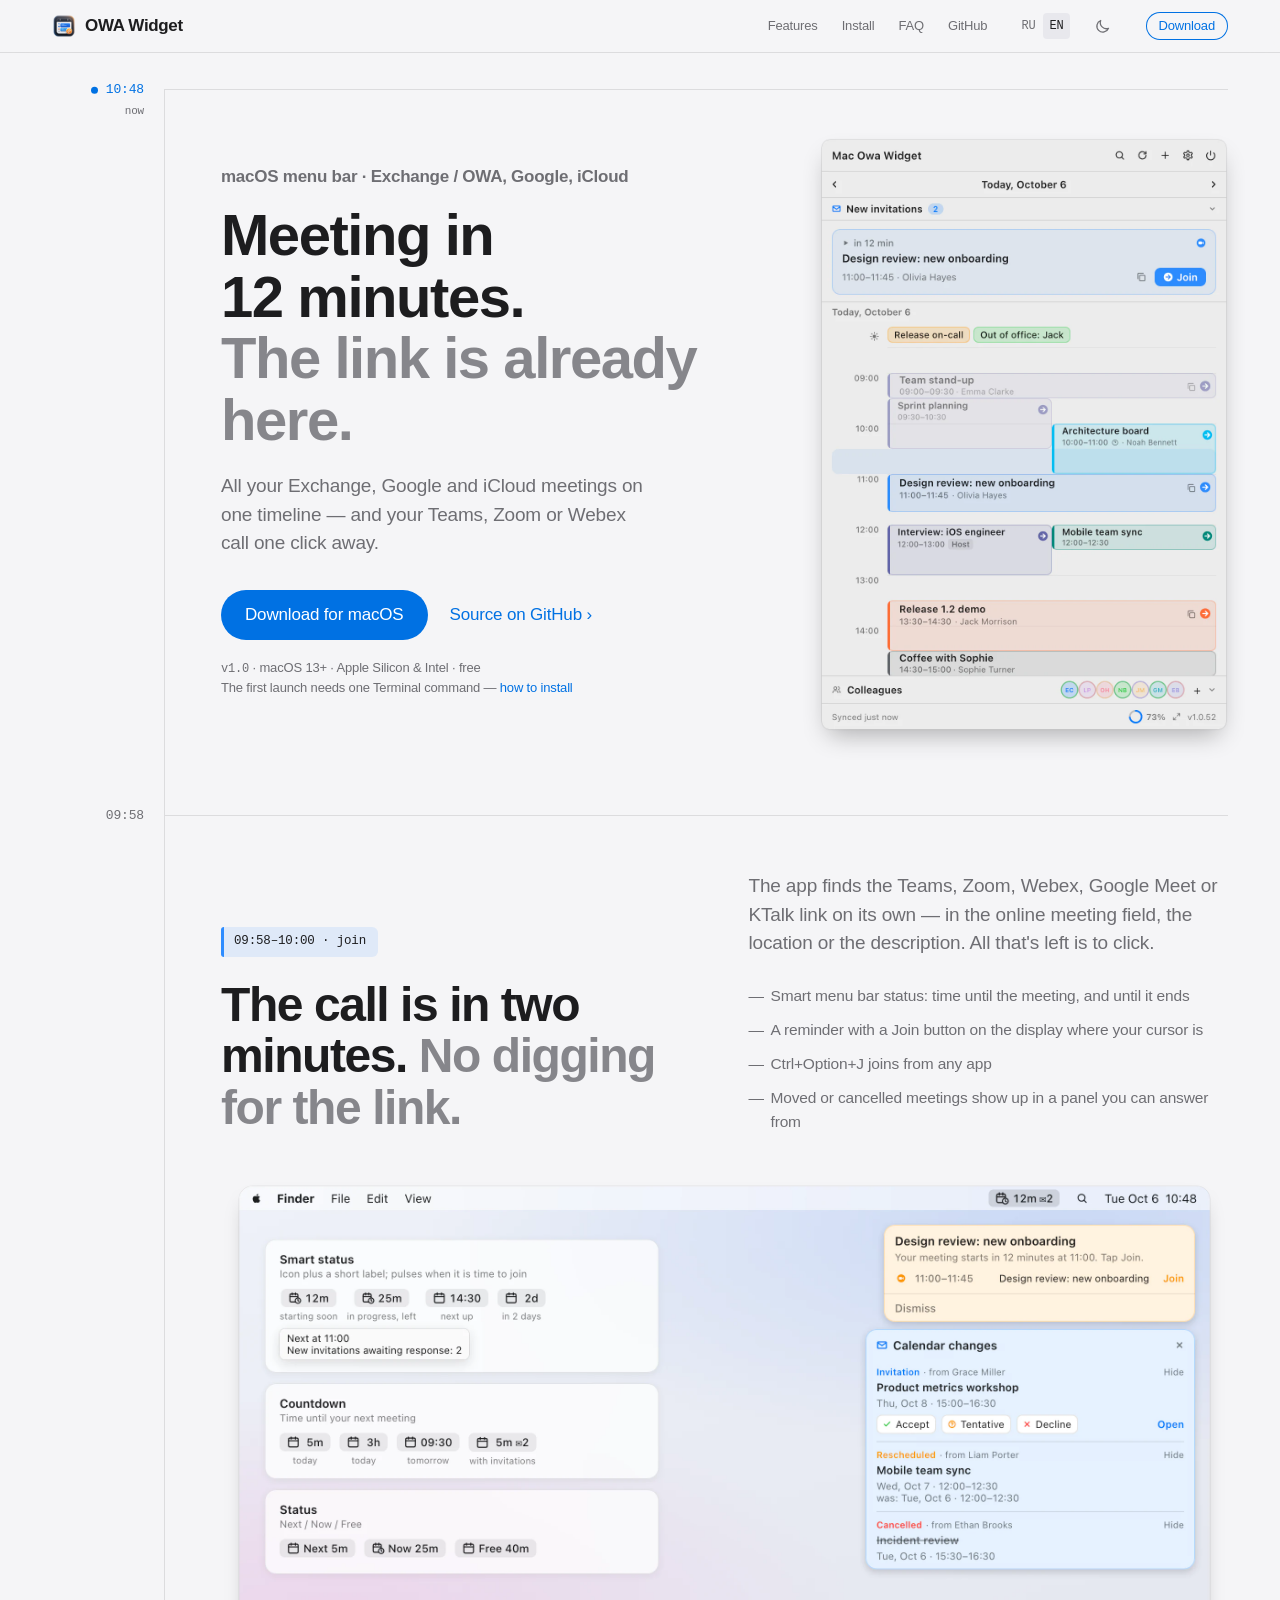
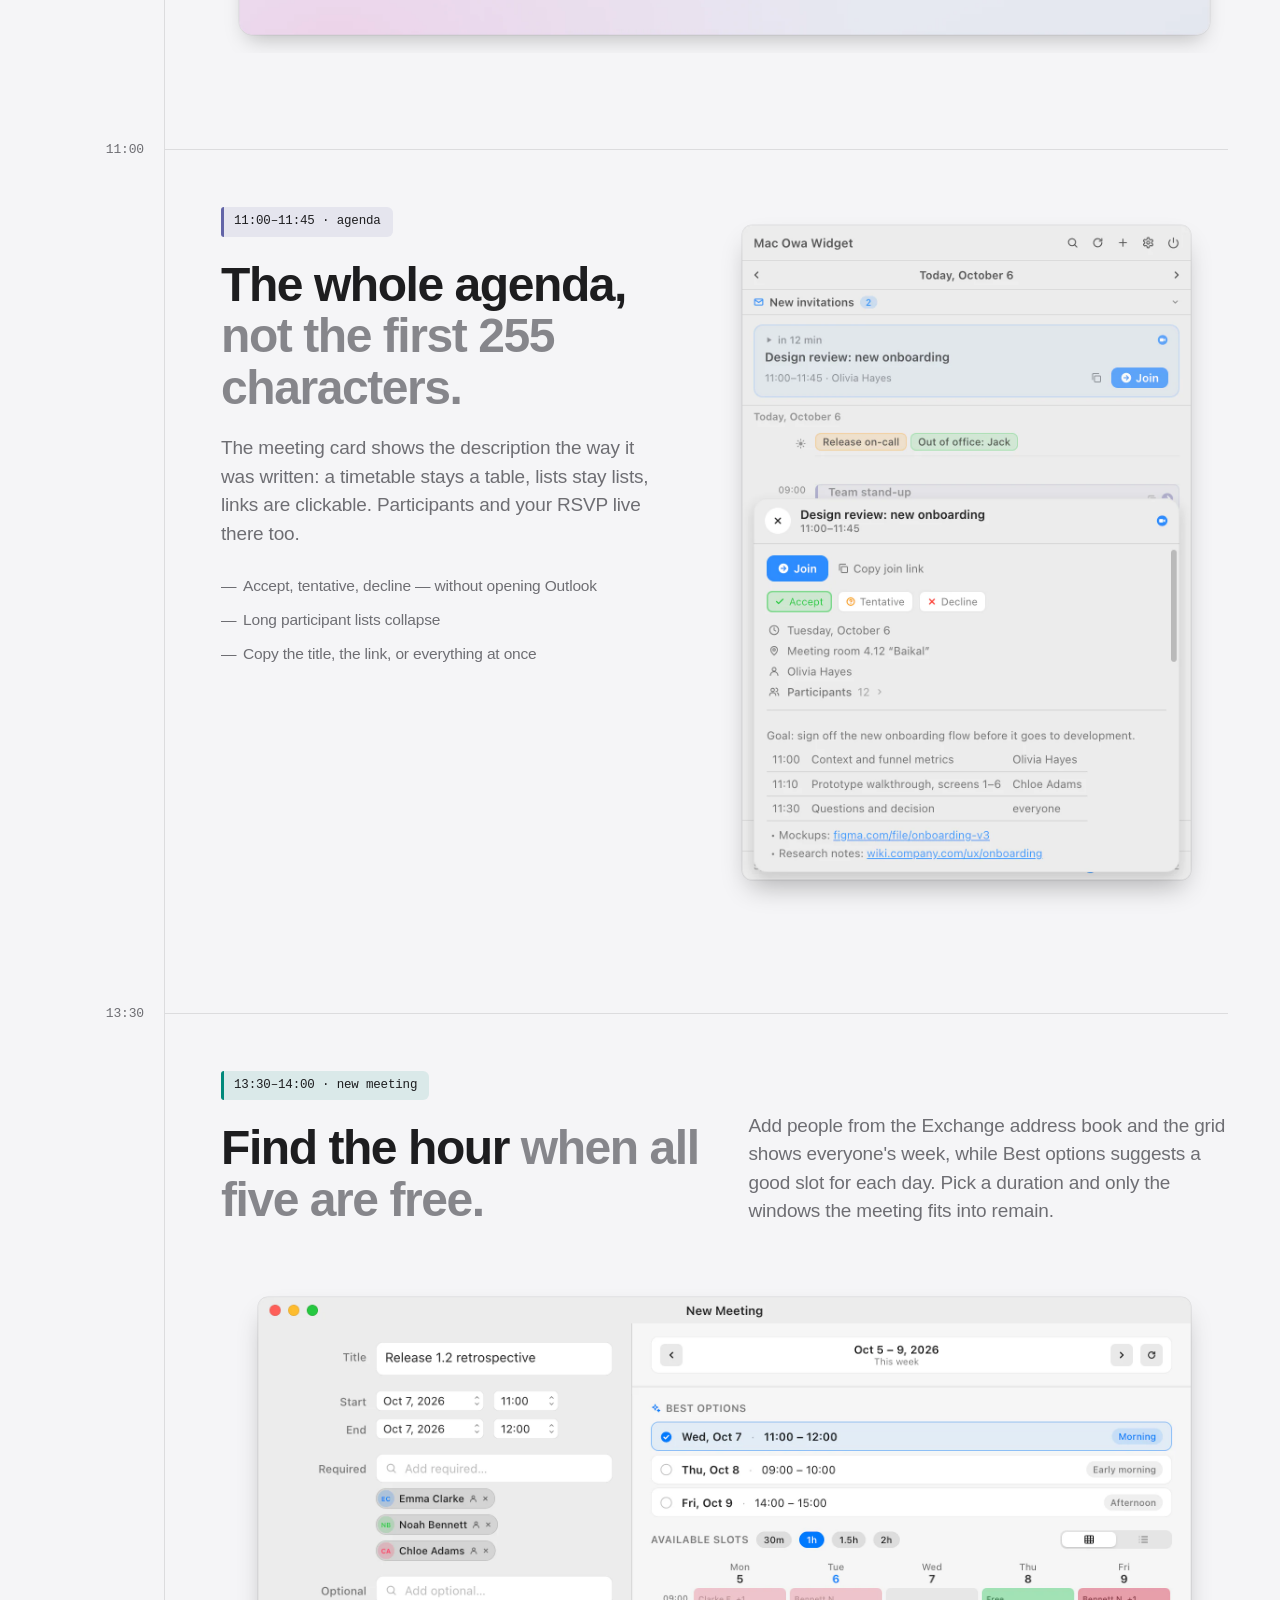
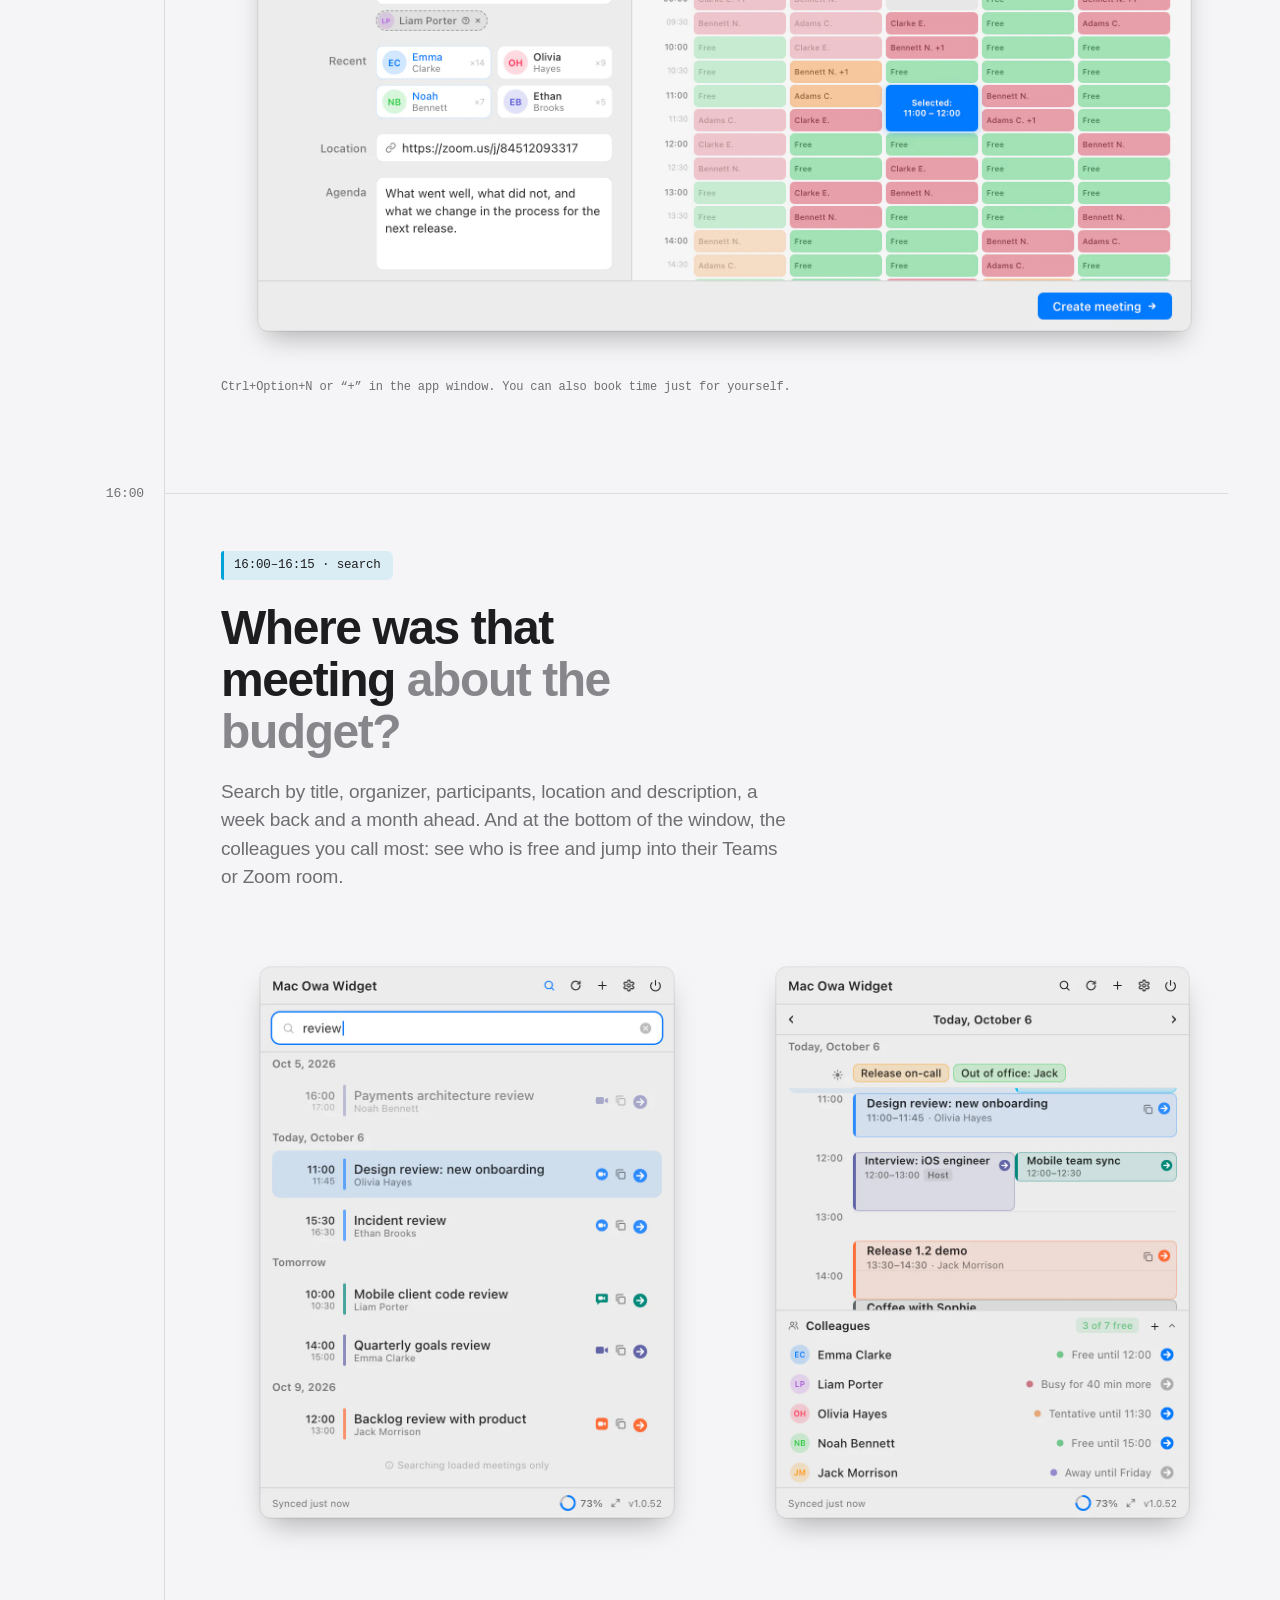
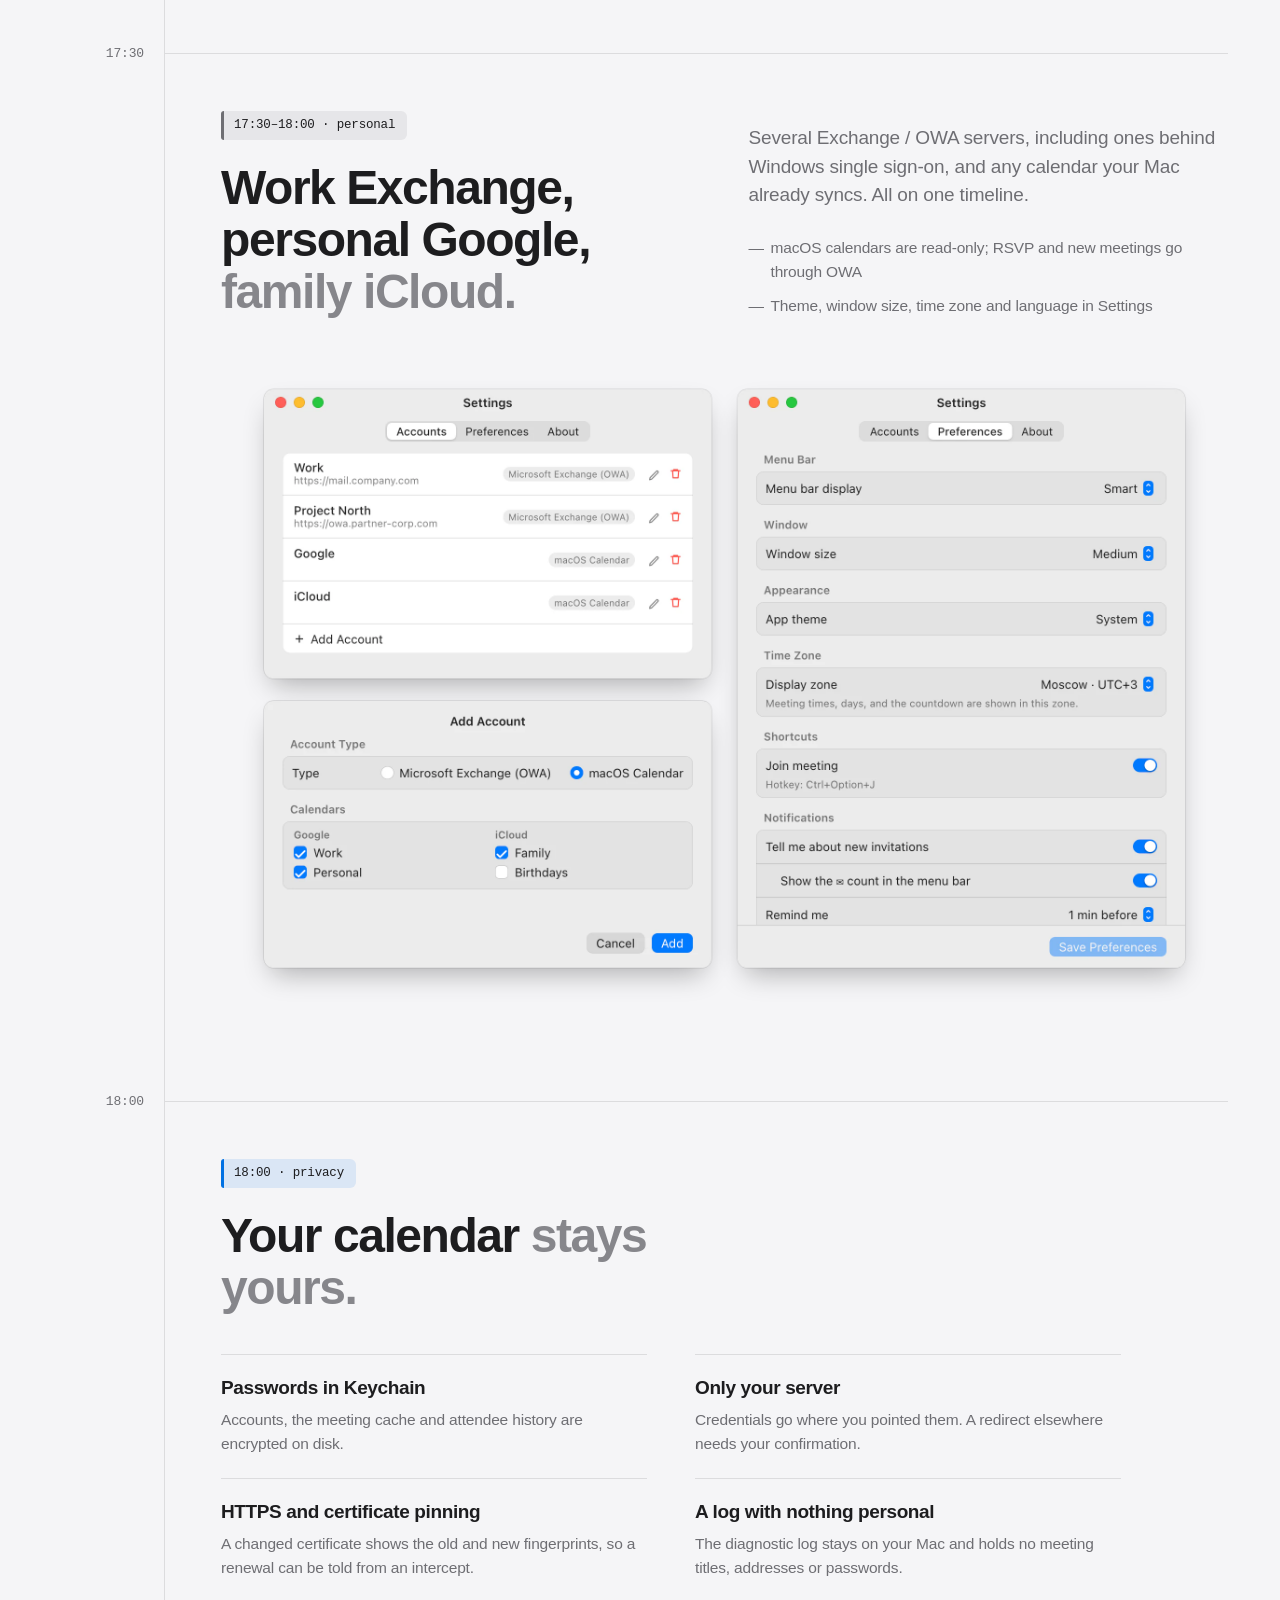
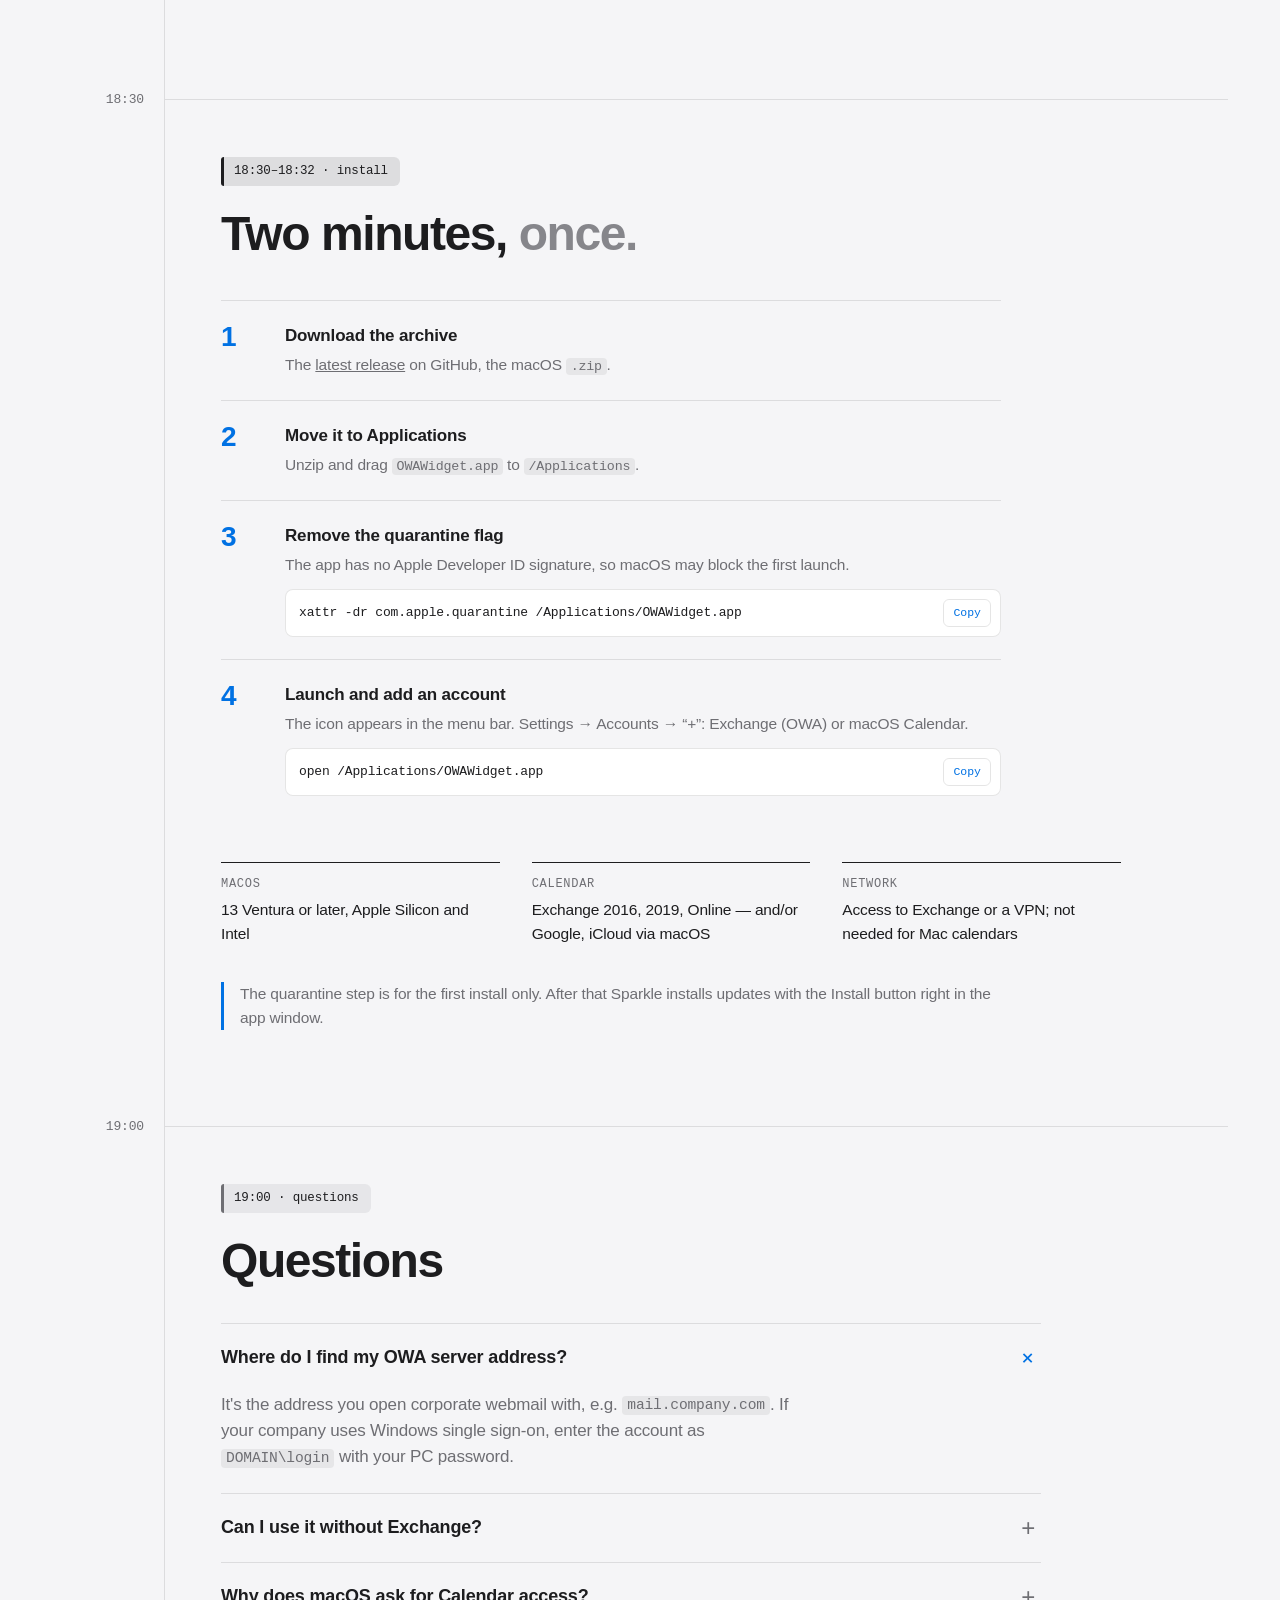
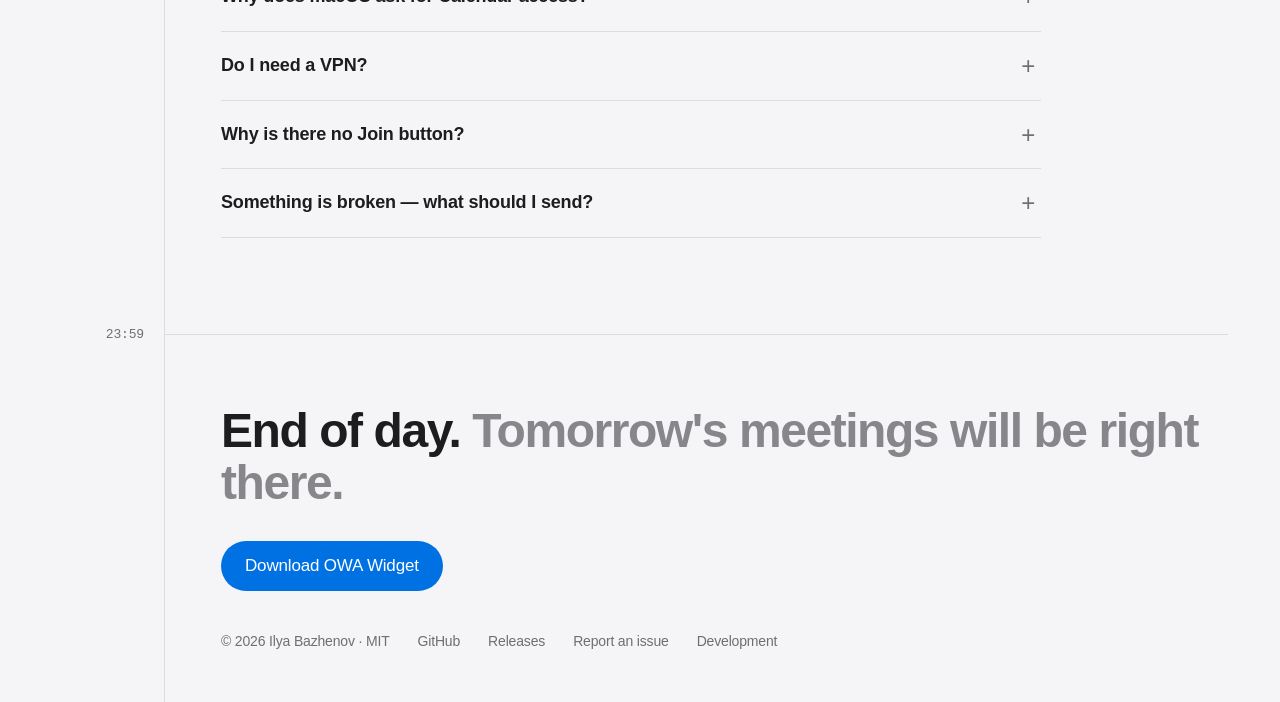
==== docs/index.html @ 1cc879aa "docs(site): SEO лендинга — отдельные страницы / и /ru/, разметка, WebP - Английская версия на /, рус" ====
<!DOCTYPE html>
<html lang="en">
<head>
<meta charset="UTF-8">
<meta name="viewport" content="width=device-width, initial-scale=1.0">
<title>OWA Widget — Exchange &amp; Outlook calendar in the macOS menu bar</title>
<meta name="description" content="A macOS menu bar app: meetings from Microsoft Exchange / OWA, Google and iCloud, and one-click join for Teams, Zoom, Webex and Google Meet.">
<link rel="canonical" href="https://ilyabazhenov.github.io/mac-owa-widget/">
<link rel="alternate" hreflang="en" href="https://ilyabazhenov.github.io/mac-owa-widget/">
<link rel="alternate" hreflang="ru" href="https://ilyabazhenov.github.io/mac-owa-widget/ru/">
<link rel="alternate" hreflang="x-default" href="https://ilyabazhenov.github.io/mac-owa-widget/">
<link rel="icon" href="images/app-icon-64.png" sizes="64x64">
<link rel="apple-touch-icon" href="images/app-icon.png">
<meta name="theme-color" content="#f5f5f7" media="(prefers-color-scheme: light)">
<meta name="theme-color" content="#000000" media="(prefers-color-scheme: dark)">
<link rel="stylesheet" href="site.css">
<script>
  // First visit from a Russian-language browser goes to /ru/; an explicit RU/EN choice wins.
  try {
    var l = localStorage.getItem('owa-lang');
    if (l === 'ru' || (!l && /^ru\b/i.test(navigator.language || ''))) location.replace('ru/' + location.hash);
  } catch (e) {}
  try { var t = localStorage.getItem('owa-theme'); if (t === 'light' || t === 'dark') document.documentElement.dataset.theme = t; } catch (e) {}
</script>

<meta property="og:title" content="OWA Widget — Exchange &amp; Outlook calendar in the macOS menu bar">
<meta property="og:description" content="Microsoft Exchange / OWA, Google and iCloud meetings in the macOS menu bar, and one-click join for your call.">
<meta property="og:url" content="https://ilyabazhenov.github.io/mac-owa-widget/">
<meta property="og:locale" content="en_US">
<meta property="og:locale:alternate" content="ru_RU">
<meta property="og:image" content="https://ilyabazhenov.github.io/mac-owa-widget/images/hero-light-en.png">
<meta property="og:image:width" content="2560">
<meta property="og:image:height" content="1280">
<meta property="og:image:alt" content="OWA Widget. Meeting in 12 minutes. The link is already here.">
<meta property="og:type" content="website">
<meta property="og:site_name" content="OWA Widget">
<meta name="twitter:card" content="summary_large_image">

<script type="application/ld+json">
{
  "@context": "https://schema.org",
  "@graph": [
    {
      "@type": "SoftwareApplication",
      "@id": "https://ilyabazhenov.github.io/mac-owa-widget/#app",
      "name": "OWA Widget",
      "description": "A macOS menu bar app: meetings from Microsoft Exchange / OWA, Google and iCloud, and one-click join for Teams, Zoom, Webex and Google Meet.",
      "url": "https://ilyabazhenov.github.io/mac-owa-widget/",
      "inLanguage": "en",
      "operatingSystem": "macOS 13+",
      "applicationCategory": "BusinessApplication",
      "applicationSubCategory": "Calendar",
      "downloadUrl": "https://github.com/ilyabazhenov/mac-owa-widget/releases/latest",
      "image": "https://ilyabazhenov.github.io/mac-owa-widget/images/hero-light-en.png",
      "offers": {
        "@type": "Offer",
        "price": "0",
        "priceCurrency": "USD"
      },
      "license": "https://opensource.org/licenses/MIT",
      "author": {
        "@type": "Person",
        "name": "Ilya Bazhenov",
        "url": "https://github.com/ilyabazhenov"
      },
      "sameAs": [
        "https://github.com/ilyabazhenov/mac-owa-widget"
      ]
    },
    {
      "@type": "FAQPage",
      "inLanguage": "en",
      "mainEntity": [
        {
          "@type": "Question",
          "name": "Where do I find my OWA server address?",
          "acceptedAnswer": {
            "@type": "Answer",
            "text": "It's the address you open corporate webmail with, e.g. mail.company.com. If your company uses Windows single sign-on, enter the account as DOMAIN\\login with your PC password."
          }
        },
        {
          "@type": "Question",
          "name": "Can I use it without Exchange?",
          "acceptedAnswer": {
            "@type": "Answer",
            "text": "Yes. Add a “macOS Calendar” account and the widget shows the calendars your Mac syncs: Google, iCloud, local. They are read-only: RSVP, new meetings and Colleagues need Exchange / OWA."
          }
        },
        {
          "@type": "Question",
          "name": "Why does macOS ask for Calendar access?",
          "acceptedAnswer": {
            "@type": "Answer",
            "text": "Only to read Google, iCloud and local calendars. If you use Exchange / OWA alone, you can decline it."
          }
        },
        {
          "@type": "Question",
          "name": "Do I need a VPN?",
          "acceptedAnswer": {
            "@type": "Answer",
            "text": "If Exchange is only reachable from the corporate network, yes: the app needs the same server your browser sees. Google and iCloud calendars don't need it."
          }
        },
        {
          "@type": "Question",
          "name": "Why is there no Join button?",
          "acceptedAnswer": {
            "@type": "Answer",
            "text": "The button appears when the online meeting field, location or description contains a call link. Check that the organizer added one."
          }
        },
        {
          "@type": "Question",
          "name": "Something is broken — what should I send?",
          "acceptedAnswer": {
            "@type": "Answer",
            "text": "Right-click the menu bar icon → “Copy diagnostics” and attach it to a GitHub issue. The log contains no meeting titles, addresses or passwords."
          }
        }
      ]
    }
  ]
}
</script>
</head>
<body>

<header>
  <div class="page bar">
    <a class="brand" href="./"><img src="images/app-icon-64.png" width="24" height="24" alt="">OWA Widget</a>
    <nav class="menu">
      <a href="#join">Features</a>
      <a href="#install">Install</a>
      <a href="#faq">FAQ</a>
      <a href="https://github.com/ilyabazhenov/mac-owa-widget">GitHub</a>
    </nav>
    <nav class="lang" aria-label="Language">
      <a href="ru/" hreflang="ru" lang="ru" data-lang="ru">RU</a>
      <a href="./" hreflang="en" lang="en" data-lang="en" aria-current="page">EN</a>
    </nav>
    <button type="button" class="theme" id="theme" aria-label="Theme">
      <svg class="moon" viewBox="0 0 24 24" fill="none" stroke="currentColor" stroke-width="1.8" stroke-linecap="round" stroke-linejoin="round"><path d="M20.5 14.5A8.5 8.5 0 0 1 9.5 3.5a8.5 8.5 0 1 0 11 11Z"/></svg>
      <svg class="sun" viewBox="0 0 24 24" fill="none" stroke="currentColor" stroke-width="1.8" stroke-linecap="round"><circle cx="12" cy="12" r="4"/><path d="M12 2.5v2M12 19.5v2M2.5 12h2M19.5 12h2M5.3 5.3l1.4 1.4M17.3 17.3l1.4 1.4M5.3 18.7l1.4-1.4M17.3 6.7l1.4-1.4"/></svg>
    </button>
    <a class="btn btn-ink btn-small" href="https://github.com/ilyabazhenov/mac-owa-widget/releases/latest">Download</a>
  </div>
</header>

<main class="page">

  <!-- Now: the rail shows the time on the screenshot, so the headline and the popover tell one story -->
  <section class="slot hero">
    <div class="time"><span class="t">10:48</span><span class="now-tag">now</span></div>
    <div class="body">
      <div class="hero-grid">
        <div>
          <p class="kicker">macOS menu bar · Exchange / OWA, Google, iCloud</p>
          <h1>Meeting in<br>12&nbsp;minutes.<br><em>The link is already here.</em></h1>
          <p class="lead">All your Exchange, Google and iCloud meetings on one timeline — and your Teams, Zoom or Webex call one click away.</p>
          <div class="cta">
            <a class="btn btn-ink" href="https://github.com/ilyabazhenov/mac-owa-widget/releases/latest">Download for macOS</a>
            <a class="link" href="https://github.com/ilyabazhenov/mac-owa-widget">Source on GitHub ›</a>
          </div>
          <p class="fine"><span class="mono" id="version">v1.0</span> · macOS 13+ · Apple Silicon &amp; Intel · free<br>
            The first launch needs one Terminal command — <a href="#install">how to install</a></p></div>
        <figure class="shot">
          <img class="only-light" src="images/popover-light-en.webp" width="1120" height="1560" alt="OWA Widget window: the day timeline, next meeting, all-day events and colleagues">
          <img class="only-dark" src="images/popover-en.webp" width="1120" height="1560" alt="OWA Widget window: the day timeline, next meeting, all-day events and colleagues">
        </figure>
      </div>
    </div>
  </section>

  <!-- 09:58 Join -->
  <section class="slot" id="join" data-t="09:58">
    <div class="time"><span class="t">09:58</span></div>
    <div class="body">
      <div class="wide-head">
        <div>
          <span class="evt" style="--c:var(--zoom)">09:58–10:00 · join</span>
          <h2>The call is in two minutes. <em>No digging for the link.</em></h2>
        </div>
        <div>
          <p class="lead">The app finds the Teams, Zoom, Webex, Google Meet or KTalk link on its own — in the online meeting field, the location or the description. All that's left is to click.</p>
          <ul class="facts">
            <li>Smart menu bar status: time until the meeting, and until it ends</li>
            <li>A reminder with a Join button on the display where your cursor is</li>
            <li>Ctrl+Option+J joins from any app</li>
            <li>Moved or cancelled meetings show up in a panel you can answer from</li>
          </ul>
        </div>
      </div>
      <figure>
        <img class="only-light" src="images/menubar-light-en.webp" width="2200" height="1060" alt="Menu bar modes, a meeting reminder and the calendar changes panel" loading="lazy"><img class="only-dark" src="images/menubar-en.webp" width="2200" height="1060" alt="Menu bar modes, a meeting reminder and the calendar changes panel" loading="lazy">
      </figure>
    </div>
  </section>

  <!-- 11:00 Agenda -->
  <section class="slot" data-t="11:00">
    <div class="time"><span class="t">11:00</span></div>
    <div class="body split">
      <div>
        <span class="evt" style="--c:var(--teams)">11:00–11:45 · agenda</span>
        <h2>The whole agenda, <em>not the first 255 characters.</em></h2>
        <p class="lead">The meeting card shows the description the way it was written: a timetable stays a table, lists stay lists, links are clickable. Participants and your RSVP live there too.</p>
        <ul class="facts">
          <li>Accept, tentative, decline — without opening Outlook</li>
          <li>Long participant lists collapse</li>
          <li>Copy the title, the link, or everything at once</li>
        </ul>
      </div>
      <figure>
        <img class="only-light" src="images/details-light-en.webp" width="1120" height="1560" alt="Meeting card with RSVP buttons and the agenda" loading="lazy"><img class="only-dark" src="images/details-en.webp" width="1120" height="1560" alt="Meeting card with RSVP buttons and the agenda" loading="lazy">
      </figure>
    </div>
  </section>

  <!-- 13:30 Create -->
  <section class="slot" data-t="13:30">
    <div class="time"><span class="t">13:30</span></div>
    <div class="body">
      <div class="wide-head">
        <div>
          <span class="evt" style="--c:var(--meet)">13:30–14:00 · new meeting</span>
          <h2>Find the hour <em>when all five are free.</em></h2>
        </div>
        <p class="lead">Add people from the Exchange address book and the grid shows everyone's week, while Best options suggests a good slot for each day. Pick a duration and only the windows the meeting fits into remain.</p></div>
      <figure>
        <img class="only-light" src="images/create-meeting-light-en.webp" width="2160" height="1520" alt="New meeting window with the availability grid" loading="lazy"><img class="only-dark" src="images/create-meeting-en.webp" width="2160" height="1520" alt="New meeting window with the availability grid" loading="lazy">
        <figcaption>Ctrl+Option+N or “+” in the app window. You can also book time just for yourself.</figcaption>
      </figure>
    </div>
  </section>

  <!-- 16:00 Search & colleagues -->
  <section class="slot" data-t="16:00">
    <div class="time"><span class="t">16:00</span></div>
    <div class="body">
      <span class="evt" style="--c:var(--webex)">16:00–16:15 · search</span>
      <h2>Where was that meeting <em>about the budget?</em></h2>
      <p class="lead">Search by title, organizer, participants, location and description, a week back and a month ahead. And at the bottom of the window, the colleagues you call most: see who is free and jump into their Teams or Zoom room.</p>
      <div class="pair">
        <figure>
          <img class="only-light" src="images/search-light-en.webp" width="1000" height="1280" alt="Meeting search results" loading="lazy"><img class="only-dark" src="images/search-en.webp" width="1000" height="1280" alt="Meeting search results" loading="lazy">
        </figure>
        <figure>
          <img class="only-light" src="images/colleagues-light-en.webp" width="1000" height="1280" alt="Colleagues section with availability" loading="lazy"><img class="only-dark" src="images/colleagues-en.webp" width="1000" height="1280" alt="Colleagues section with availability" loading="lazy">
        </figure>
      </div>
    </div>
  </section>

  <!-- 17:30 Accounts -->
  <section class="slot" data-t="17:30">
    <div class="time"><span class="t">17:30</span></div>
    <div class="body">
      <div class="wide-head">
        <div>
          <span class="evt" style="--c:var(--gray)">17:30–18:00 · personal</span>
          <h2>Work Exchange, personal Google, <em>family iCloud.</em></h2>
        </div>
        <div>
          <p class="lead">Several Exchange / OWA servers, including ones behind Windows single sign-on, and any calendar your Mac already syncs. All on one timeline.</p>
          <ul class="facts">
            <li>macOS calendars are read-only; RSVP and new meetings go through OWA</li>
            <li>Theme, window size, time zone and language in Settings</li>
          </ul>
        </div>
      </div>
      <figure>
        <img class="only-light" src="images/settings-light-en.webp" width="2160" height="1400" alt="Accounts list, macOS calendar picker and preferences" loading="lazy"><img class="only-dark" src="images/settings-en.webp" width="2160" height="1400" alt="Accounts list, macOS calendar picker and preferences" loading="lazy">
      </figure>
    </div>
  </section>

  <!-- 18:00 Privacy -->
  <section class="slot" data-t="18:00">
    <div class="time"><span class="t">18:00</span></div>
    <div class="body">
      <span class="evt">18:00 · privacy</span>
      <h2>Your calendar <em>stays yours.</em></h2>
      <div class="grid4">
        <div><b>Passwords in Keychain</b>
          <p>Accounts, the meeting cache and attendee history are encrypted on disk.</p></div>
        <div><b>Only your server</b>
          <p>Credentials go where you pointed them. A redirect elsewhere needs your confirmation.</p></div>
        <div><b>HTTPS and certificate pinning</b>
          <p>A changed certificate shows the old and new fingerprints, so a renewal can be told from an intercept.</p></div>
        <div><b>A log with nothing personal</b>
          <p>The diagnostic log stays on your Mac and holds no meeting titles, addresses or passwords.</p></div>
      </div>
    </div>
  </section>

  <!-- 18:30 Install -->
  <section class="slot" id="install" data-t="18:30">
    <div class="time"><span class="t">18:30</span></div>
    <div class="body">
      <span class="evt" style="--c:var(--ink)">18:30–18:32 · install</span>
      <h2>Two minutes, <em>once.</em></h2>
      <ol class="steps">
        <li><div><b>Download the archive</b>
          <p>The <a href="https://github.com/ilyabazhenov/mac-owa-widget/releases/latest">latest release</a> on GitHub, the macOS <code>.zip</code>.</p></div></li>
        <li><div><b>Move it to Applications</b>
          <p>Unzip and drag <code>OWAWidget.app</code> to <code>/Applications</code>.</p></div></li>
        <li><div><b>Remove the quarantine flag</b>
          <p>The app has no Apple Developer ID signature, so macOS may block the first launch.</p>
          <div class="cmd"><code>xattr -dr com.apple.quarantine /Applications/OWAWidget.app</code><button type="button" data-copy>Copy</button></div></div></li>
        <li><div><b>Launch and add an account</b>
          <p>The icon appears in the menu bar. Settings → Accounts → “+”: Exchange (OWA) or macOS Calendar.</p>
          <div class="cmd"><code>open /Applications/OWAWidget.app</code><button type="button" data-copy>Copy</button></div></div></li>
      </ol>
      <dl class="req">
        <div><dt>macOS</dt><dd>13 Ventura or later, Apple Silicon and Intel</dd></div>
        <div><dt>Calendar</dt><dd>Exchange 2016, 2019, Online — and/or Google, iCloud via macOS</dd></div>
        <div><dt>Network</dt><dd>Access to Exchange or a VPN; not needed for Mac calendars</dd></div>
      </dl>
      <p class="aside">The quarantine step is for the first install only. After that Sparkle installs updates with the Install button right in the app window.</p></div>
  </section>

  <!-- 19:00 FAQ -->
  <section class="slot" id="faq" data-t="19:00">
    <div class="time"><span class="t">19:00</span></div>
    <div class="body">
      <span class="evt" style="--c:var(--ink-3)">19:00 · questions</span>
      <h2>Questions</h2>
      <div class="faq">
        <details open>
          <summary>Where do I find my OWA server address?</summary>
          <p>It's the address you open corporate webmail with, e.g. <code>mail.company.com</code>. If your company uses Windows single sign-on, enter the account as <code>DOMAIN\login</code> with your PC password.</p>
        </details>
        <details>
          <summary>Can I use it without Exchange?</summary>
          <p>Yes. Add a “macOS Calendar” account and the widget shows the calendars your Mac syncs: Google, iCloud, local. They are read-only: RSVP, new meetings and Colleagues need Exchange / OWA.</p>
        </details>
        <details>
          <summary>Why does macOS ask for Calendar access?</summary>
          <p>Only to read Google, iCloud and local calendars. If you use Exchange / OWA alone, you can decline it.</p>
        </details>
        <details>
          <summary>Do I need a VPN?</summary>
          <p>If Exchange is only reachable from the corporate network, yes: the app needs the same server your browser sees. Google and iCloud calendars don't need it.</p>
        </details>
        <details>
          <summary>Why is there no Join button?</summary>
          <p>The button appears when the online meeting field, location or description contains a call link. Check that the organizer added one.</p>
        </details>
        <details>
          <summary>Something is broken — what should I send?</summary>
          <p>Right-click the menu bar icon → “Copy diagnostics” and attach it to a <a href="https://github.com/ilyabazhenov/mac-owa-widget/issues">GitHub issue</a>. The log contains no meeting titles, addresses or passwords.</p>
        </details>
      </div>
    </div>
  </section>

  <!-- 23:59 -->
  <section class="slot end">
    <div class="time"><span class="t">23:59</span></div>
    <div class="body">
      <h2>End of day. <em>Tomorrow's meetings will be right there.</em></h2>
      <div class="cta">
        <a class="btn btn-ink" href="https://github.com/ilyabazhenov/mac-owa-widget/releases/latest">Download OWA Widget</a>
      </div>
      <div class="foot">
        <span>© 2026 Ilya Bazhenov · MIT</span>
        <a href="https://github.com/ilyabazhenov/mac-owa-widget">GitHub</a>
        <a href="https://github.com/ilyabazhenov/mac-owa-widget/releases">Releases</a>
        <a href="https://github.com/ilyabazhenov/mac-owa-widget/issues">Report an issue</a>
        <a href="https://github.com/ilyabazhenov/mac-owa-widget/blob/main/DEVELOPMENT.md">Development</a>
      </div>
    </div>
  </section>

</main>

<script src="site.js" defer></script>
</body>
</html>
---- docs/site.css ----
:root{
  --paper:#f5f5f7;
  --paper-2:#e8e8ed;
  --card:#ffffff;
  --ink:#1d1d1f;
  --ink-2:#6e6e73;
  --ink-3:#6e6e73;
  --ink-soft:#86868b;
  --hair:rgba(0,0,0,.1);
  --accent:#0071e3;
  --teams:#6264a7; --zoom:#2d8cff; --meet:#00897b; --webex:#00a3d9; --gray:#6e6e73;
  --display:-apple-system,BlinkMacSystemFont,"SF Pro Display","Segoe UI",Roboto,"Helvetica Neue",Arial,sans-serif;
  --sans:-apple-system,BlinkMacSystemFont,"SF Pro Text","Segoe UI",Roboto,"Helvetica Neue",Arial,sans-serif;
  --mono:ui-monospace,"SF Mono",SFMono-Regular,Menlo,Consolas,monospace;
  --rail:112px;
  --gap:56px;
  --maxw:1240px;
  color-scheme:light;
}
@media (prefers-color-scheme: dark){
  :root:not([data-theme="light"]){
    --paper:#000000;
    --paper-2:#1d1d1f;
    --card:#161617;
    --ink:#f5f5f7;
    --ink-2:#a1a1a6;
    --ink-3:#86868b;
    --ink-soft:#86868b;
    --hair:rgba(255,255,255,.14);
    --accent:#2997ff;
    --teams:#8b8dd6; --zoom:#5ea2ff; --meet:#3fbfae; --webex:#3cc3e6; --gray:#a1a1a6;
    color-scheme:dark;
  }
}
:root[data-theme="dark"]{
  --paper:#000000;
  --paper-2:#1d1d1f;
  --card:#161617;
  --ink:#f5f5f7;
  --ink-2:#a1a1a6;
  --ink-3:#86868b;
  --ink-soft:#86868b;
  --hair:rgba(255,255,255,.14);
  --accent:#2997ff;
  --teams:#8b8dd6; --zoom:#5ea2ff; --meet:#3fbfae; --webex:#3cc3e6; --gray:#a1a1a6;
  color-scheme:dark;
}

*{box-sizing:border-box;margin:0;padding:0}
html{scroll-behavior:smooth;-webkit-text-size-adjust:100%}
body{background:var(--paper);color:var(--ink);font-family:var(--sans);font-size:17px;line-height:1.55;letter-spacing:-.01em;-webkit-font-smoothing:antialiased}
a{color:inherit}
img{max-width:100%;height:auto;display:block}
code{font-family:var(--mono);font-size:.86em;background:color-mix(in srgb,var(--ink) 7%,transparent);padding:.1em .35em;border-radius:4px}
::selection{background:var(--accent);color:var(--paper)}

.only-dark{display:none}
:root[data-theme="dark"] .only-dark{display:block}
:root[data-theme="dark"] .only-light{display:none}
@media (prefers-color-scheme: dark){
  :root:not([data-theme="light"]) .only-dark{display:block}
  :root:not([data-theme="light"]) .only-light{display:none}
}

.page{max-width:var(--maxw);margin:0 auto;padding:0 32px}

/* ---------- Header ---------- */
header{position:sticky;top:0;z-index:20;background:color-mix(in srgb,var(--paper) 80%,transparent);backdrop-filter:saturate(180%) blur(20px);-webkit-backdrop-filter:saturate(180%) blur(20px);border-bottom:1px solid var(--hair)}
.bar{display:flex;align-items:center;gap:28px;height:52px}
.brand{display:flex;align-items:center;gap:9px;text-decoration:none;font-family:var(--display);font-size:17px;font-weight:600;letter-spacing:-.02em}
.brand img{width:24px;height:24px}
.bar .menu{display:flex;gap:24px;margin-left:auto;font-size:13px;color:var(--ink-2)}
.bar .menu a{text-decoration:none}
.bar .menu a:hover{color:var(--ink)}
.lang{display:flex;gap:2px;font-family:var(--mono);font-size:12px}
.lang a{color:var(--ink-3);text-decoration:none;padding:4px 6px;border-radius:4px}
.lang a:hover{color:var(--ink)}
.lang a[aria-current="page"]{color:var(--ink);background:var(--paper-2)}
.theme{background:none;border:0;color:var(--ink-2);width:30px;height:30px;border-radius:50%;display:grid;place-items:center;cursor:pointer;margin-left:-10px}
.theme:hover{color:var(--ink);background:var(--paper-2)}
.theme svg{width:17px;height:17px}
.theme .sun{display:none}
:root[data-theme="dark"] .theme .sun{display:block}
:root[data-theme="dark"] .theme .moon{display:none}
.btn{display:inline-flex;align-items:center;gap:10px;text-decoration:none;font-weight:500;font-size:17px;border-radius:980px;padding:12px 24px;transition:background .15s ease}
.btn-ink{background:#0071e3;color:#fff}
.btn-ink:hover{background:#0077ed}
.btn-small{padding:4px 13px;font-size:13px;background:none;color:var(--accent);box-shadow:inset 0 0 0 1px var(--accent)}
.btn-small:hover{background:var(--accent);color:#fff}
.link{text-decoration:none;font-size:17px;color:var(--accent)}
.link:hover{text-decoration:underline}

/* ---------- Timeline slots ---------- */
.slot{display:grid;grid-template-columns:var(--rail) minmax(0,1fr)}
.time{position:relative;font-family:var(--mono);font-size:13px;color:var(--ink-3);text-align:right;padding-right:20px;transform:translateY(-.72em);white-space:nowrap}
.time .t{position:sticky;top:78px;display:inline-flex;align-items:center;gap:8px}
.slot.is-now .time{color:var(--accent)}
.slot.is-now .time .t::before,.hero .time .t::before{content:"";width:7px;height:7px;border-radius:50%;background:var(--accent)}
.body{border-top:1px solid var(--hair);border-left:1px solid var(--hair);padding:56px 0 96px var(--gap);min-width:0}

.evt{display:inline-flex;align-items:center;gap:6px;font-family:var(--mono);font-size:12.5px;color:var(--ink);padding:5px 12px 5px 10px;border-left:3px solid var(--c,var(--accent));background:color-mix(in srgb,var(--c,var(--accent)) 11%,transparent);border-radius:3px 6px 6px 3px}
.evt span{color:var(--ink-2)}
h1,h2{font-family:var(--display);font-weight:700;letter-spacing:-.035em}
h1{font-size:clamp(40px,4.6vw,58px);line-height:1.06;letter-spacing:-.025em}
h2{font-size:clamp(32px,3.9vw,48px);line-height:1.08;margin:22px 0 20px;max-width:18ch;letter-spacing:-.03em}
h1 em,h2 em{font-style:normal;color:var(--ink-soft)}
.lead{font-size:19px;line-height:1.5;color:var(--ink-2);max-width:54ch}
.facts{list-style:none;margin-top:26px;display:grid;gap:10px;max-width:56ch}
.facts li{display:grid;grid-template-columns:22px 1fr;font-size:15.5px;color:var(--ink-2)}
.facts li::before{content:"—";color:var(--ink-3)}

.split{display:grid;grid-template-columns:minmax(0,5fr) minmax(0,6fr);gap:48px;align-items:start}
.split figure{margin-top:-18px}
.wide-head{display:grid;grid-template-columns:minmax(0,1fr) minmax(0,1fr);gap:48px;align-items:end;margin-bottom:34px}
.wide-head h2{margin-bottom:0}
figure img{width:100%}
figcaption{font-family:var(--mono);font-size:12px;color:var(--ink-3);margin-top:10px}
.pair{display:grid;grid-template-columns:1fr 1fr;gap:24px;margin-top:36px}

/* ---------- Hero ---------- */
.hero{margin-top:36px}
.hero .body{padding-top:44px;padding-bottom:88px}
.hero .time{color:var(--accent)}
.hero .time .t{position:static}
.now-tag{display:block;font-size:11px;color:var(--ink-3);margin-top:2px;text-align:right}
.hero-grid{display:grid;grid-template-columns:minmax(0,1fr) 440px;gap:40px;align-items:center}
.kicker{font-size:17px;font-weight:600;color:var(--ink-2);letter-spacing:-.015em;margin-bottom:14px}
.hero .lead{margin-top:22px;max-width:40ch}
.cta{display:flex;flex-wrap:wrap;align-items:center;gap:22px;margin-top:32px}
.fine{font-size:13px;color:var(--ink-3);margin-top:18px;line-height:1.5}
.fine a{color:var(--accent);text-decoration:none}
.fine a:hover{text-decoration:underline}
.fine .mono{font-family:var(--mono);font-size:12px}

.shot{position:relative;margin:-28px -32px -36px 0}
.shot img{width:100%}

/* ---------- Privacy ---------- */
.grid4{display:grid;grid-template-columns:repeat(2,minmax(0,1fr));gap:0 48px;margin-top:40px;max-width:900px}
.grid4 div{border-top:1px solid var(--hair);padding:18px 0 22px}
.grid4 b{display:block;font-family:var(--display);font-weight:600;font-size:19px;letter-spacing:-.02em;margin-bottom:6px}
.grid4 p{font-size:15.5px;color:var(--ink-2)}

/* ---------- Install ---------- */
.steps{list-style:none;counter-reset:s;margin-top:40px;max-width:780px}
.steps li{counter-increment:s;display:grid;grid-template-columns:56px minmax(0,1fr);gap:8px;border-top:1px solid var(--hair);padding:22px 0}
.steps li::before{content:counter(s);font-family:var(--display);font-weight:600;font-size:28px;line-height:1;color:var(--accent)}
.steps b{display:block;font-weight:600;margin-bottom:4px}
.steps p{color:var(--ink-2);font-size:15.5px}
.cmd{display:flex;align-items:center;gap:12px;margin-top:12px;background:var(--card);box-shadow:inset 0 0 0 1px var(--hair);border-radius:8px;padding:10px 10px 10px 14px;font-family:var(--mono);font-size:13px}
.cmd code{background:none;padding:0;font-size:inherit;white-space:nowrap;overflow-x:auto;min-width:0}
.cmd button{margin-left:auto;flex:none;background:none;border:1px solid var(--hair);color:var(--accent);font:inherit;font-size:11.5px;padding:4px 9px;border-radius:6px;cursor:pointer}
.cmd button:hover{color:var(--ink);border-color:var(--ink-3)}
.req{display:grid;grid-template-columns:repeat(3,minmax(0,1fr));gap:0 32px;margin-top:44px;max-width:900px}
.req div{border-top:1px solid var(--ink);padding-top:12px}
.req dt{font-family:var(--mono);font-size:12px;color:var(--ink-3);text-transform:uppercase;letter-spacing:.06em}
.req dd{font-size:15.5px;margin-top:4px}
.aside{margin-top:36px;max-width:780px;font-size:15.5px;color:var(--ink-2);padding-left:16px;border-left:3px solid var(--accent)}

/* ---------- FAQ ---------- */
.faq{margin-top:36px;max-width:820px}
details{border-top:1px solid var(--hair)}
details:last-child{border-bottom:1px solid var(--hair)}
summary{list-style:none;cursor:pointer;padding:20px 40px 20px 0;font-size:18px;font-weight:600;position:relative}
summary::-webkit-details-marker{display:none}
summary::after{content:"+";position:absolute;right:6px;top:15px;font-family:var(--display);font-size:24px;font-weight:300;color:var(--ink-3);transition:transform .2s ease}
details[open] summary::after{transform:rotate(45deg);color:var(--accent)}
details p{color:var(--ink-2);padding:0 40px 22px 0;max-width:66ch}

/* ---------- End of day ---------- */
.end .body{padding-top:48px;padding-bottom:56px}
.end h2{max-width:none}
.foot{display:flex;flex-wrap:wrap;gap:12px 28px;margin-top:40px;font-size:14px;color:var(--ink-3)}
.foot a{text-decoration:none}
.foot a:hover{color:var(--ink)}

@media (prefers-reduced-motion: reduce){
  html{scroll-behavior:auto}
  .btn,summary::after{transition:none}
}

/* ---------- Responsive ---------- */
@media (max-width:1100px){
  .hero-grid{grid-template-columns:1fr;gap:36px}
  .shot{margin:0 auto;width:min(480px,100%)}
  .split,.wide-head{grid-template-columns:1fr;gap:28px}
  .split figure{margin-top:0;max-width:520px}
}
@media (max-width:760px){
  :root{--rail:0px;--gap:0px}
  .page{padding:0 16px}
  .bar{gap:14px}
  .bar .menu{display:none}
  .lang{margin-left:auto}
  .slot{display:block}
  .time{transform:none;text-align:left;padding:0}
  .time .t{position:static;padding:14px 0 0}
  .now-tag{display:inline;margin-left:8px}
  .body{border-left:0;padding:22px 0 64px}
  .hero .body{padding-top:26px}
  .pair,.grid4,.req{grid-template-columns:1fr}
  .lead{font-size:17.5px}
}
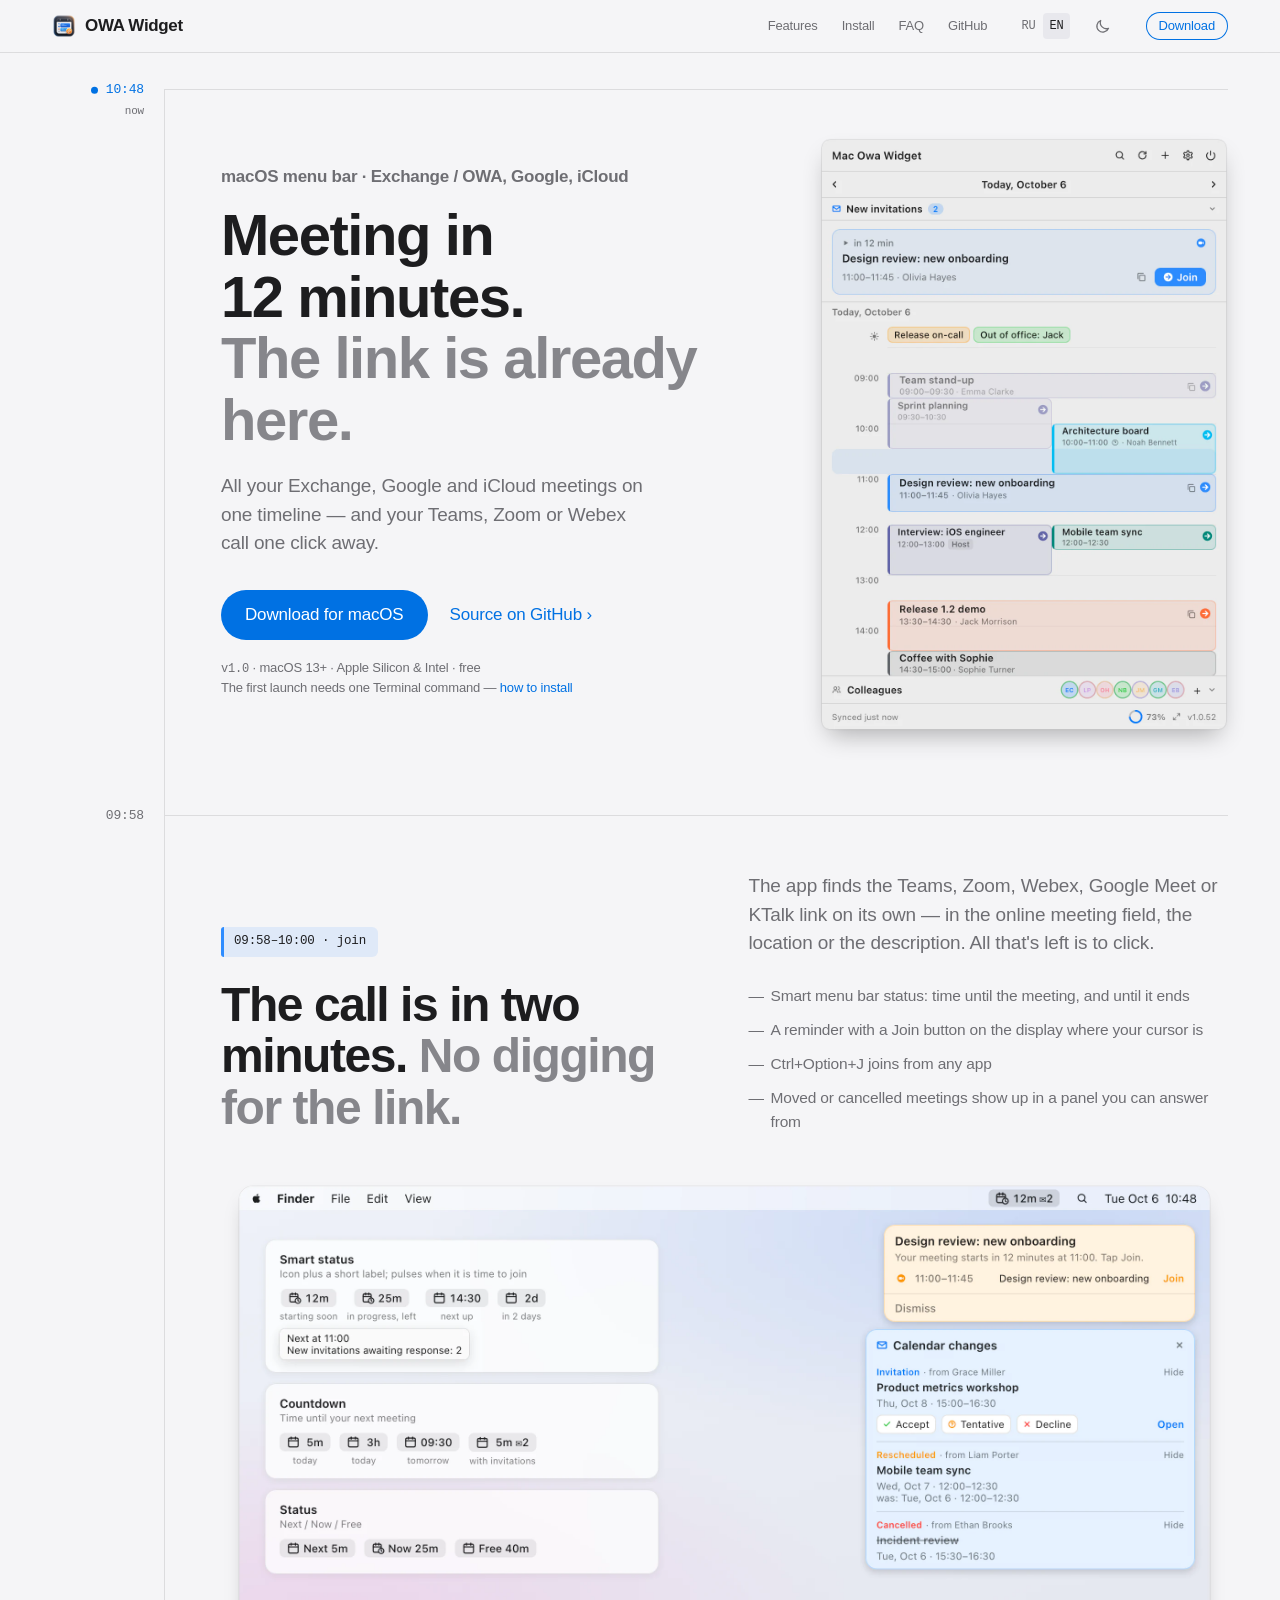
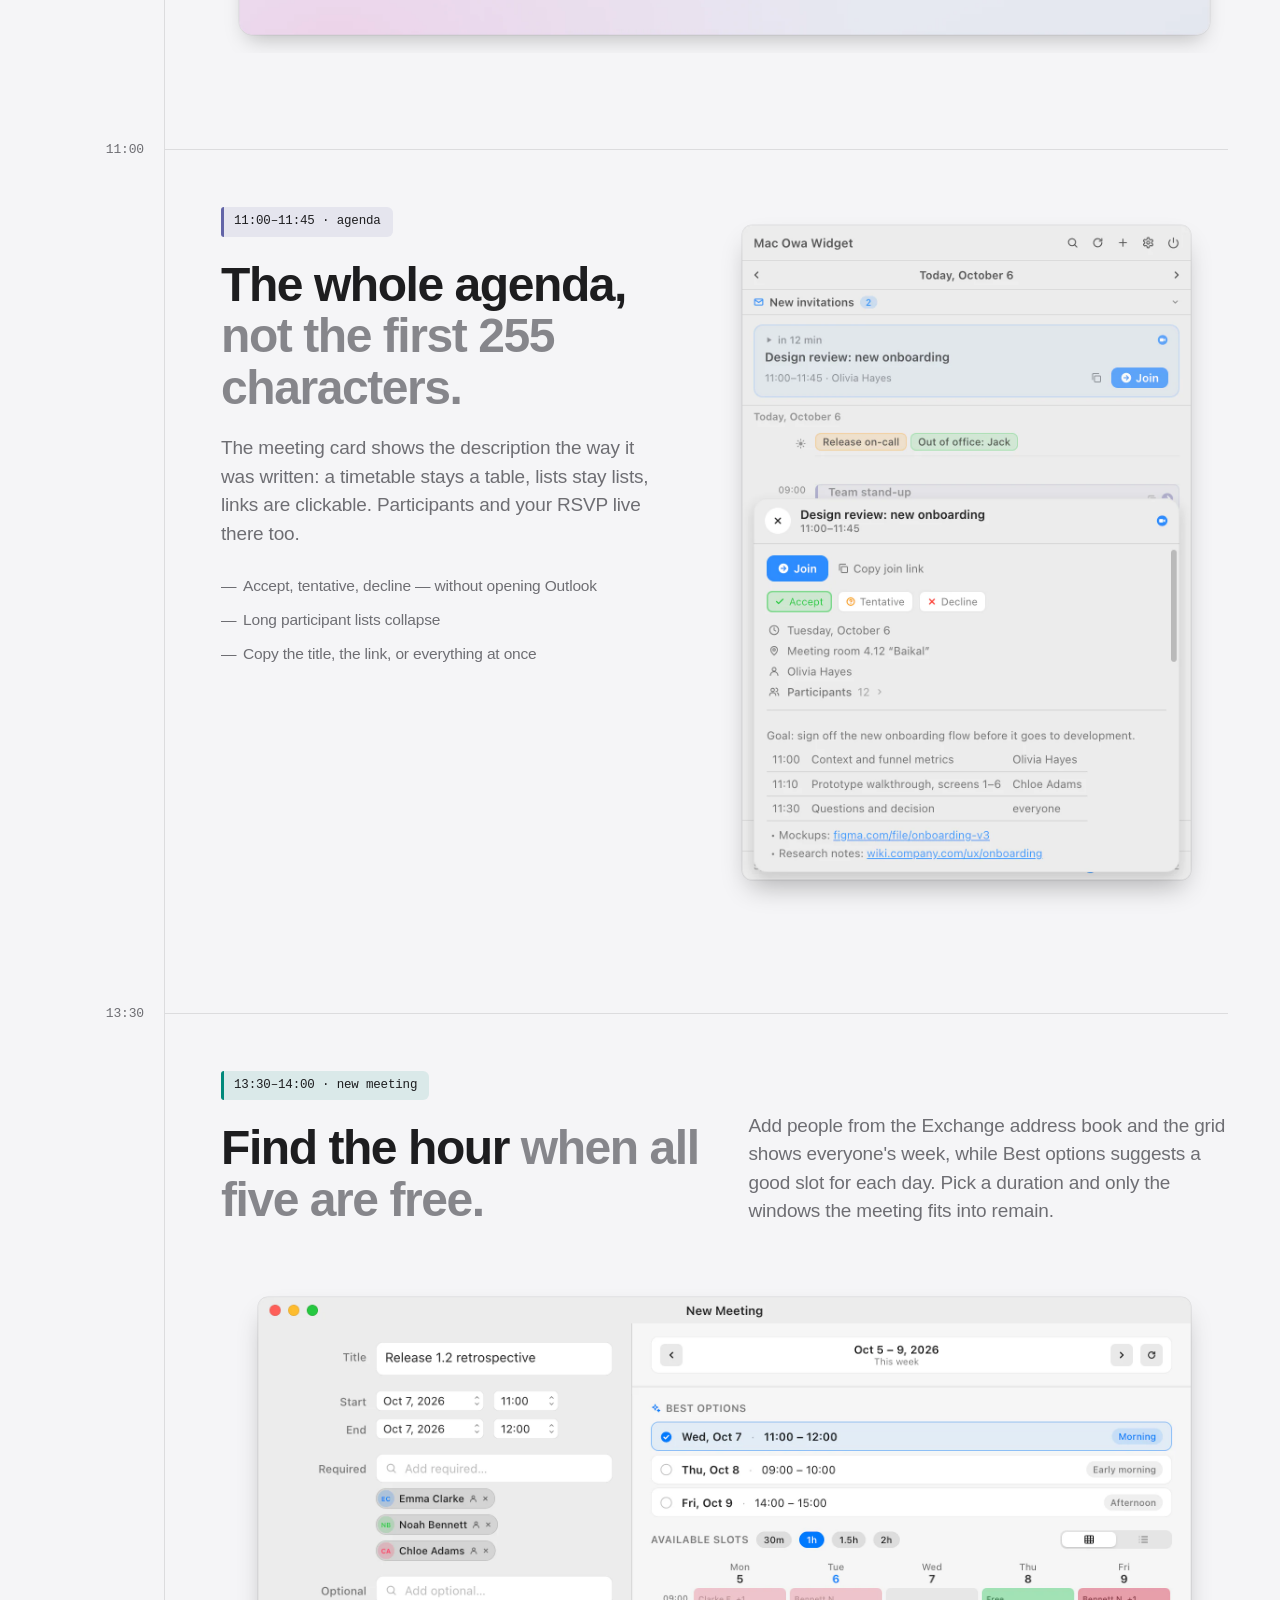
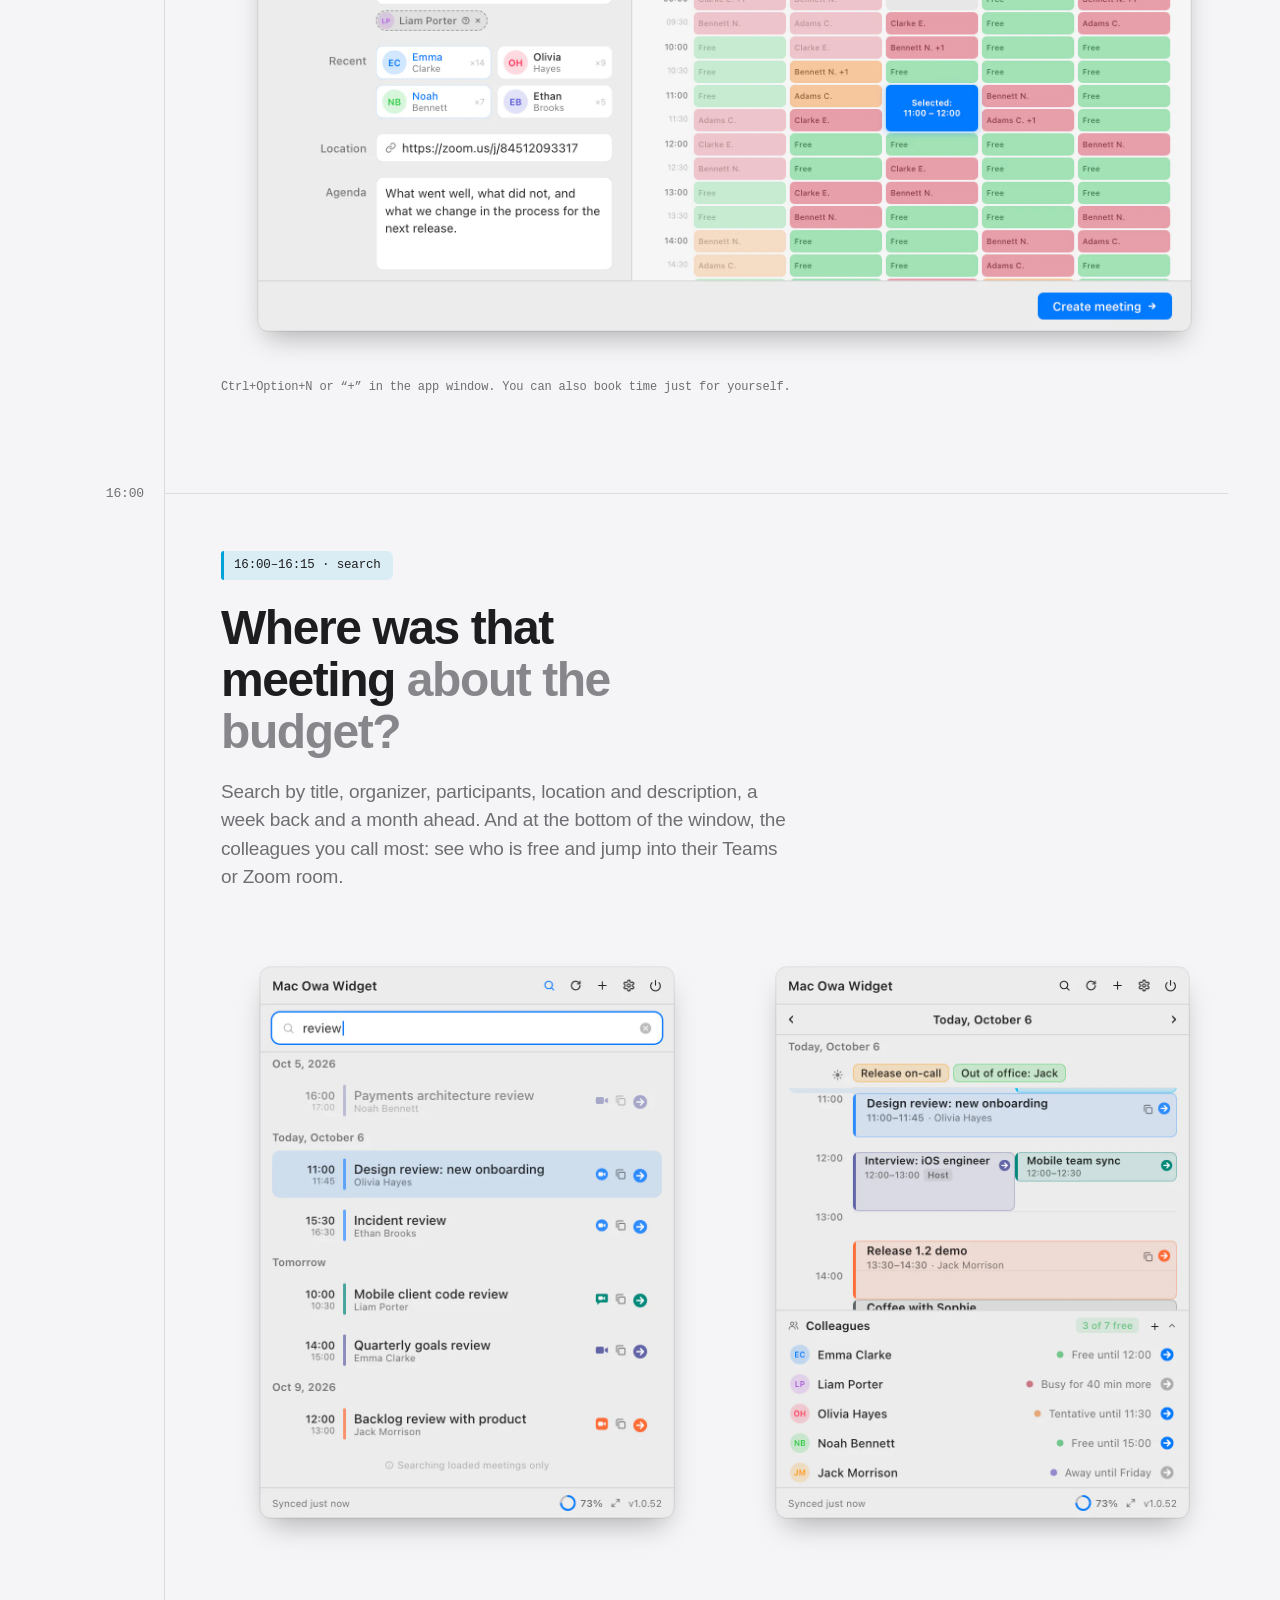
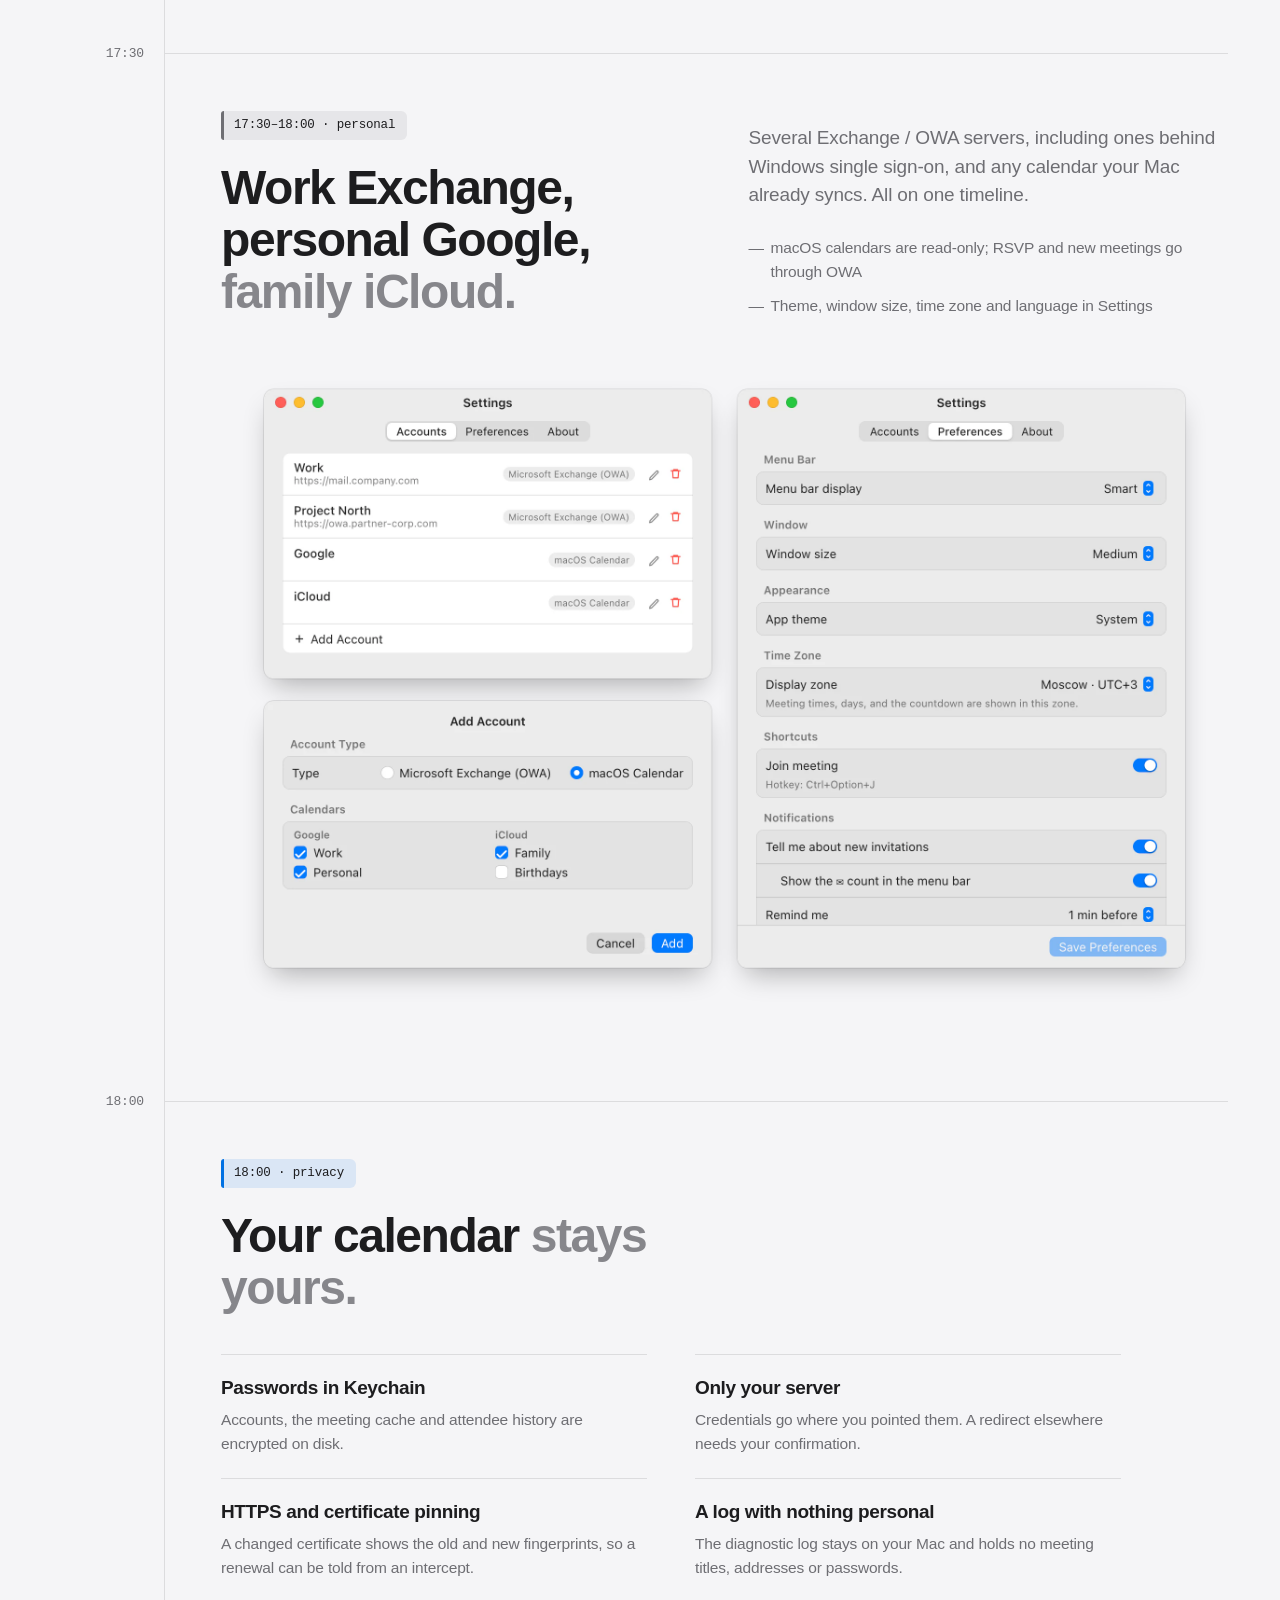
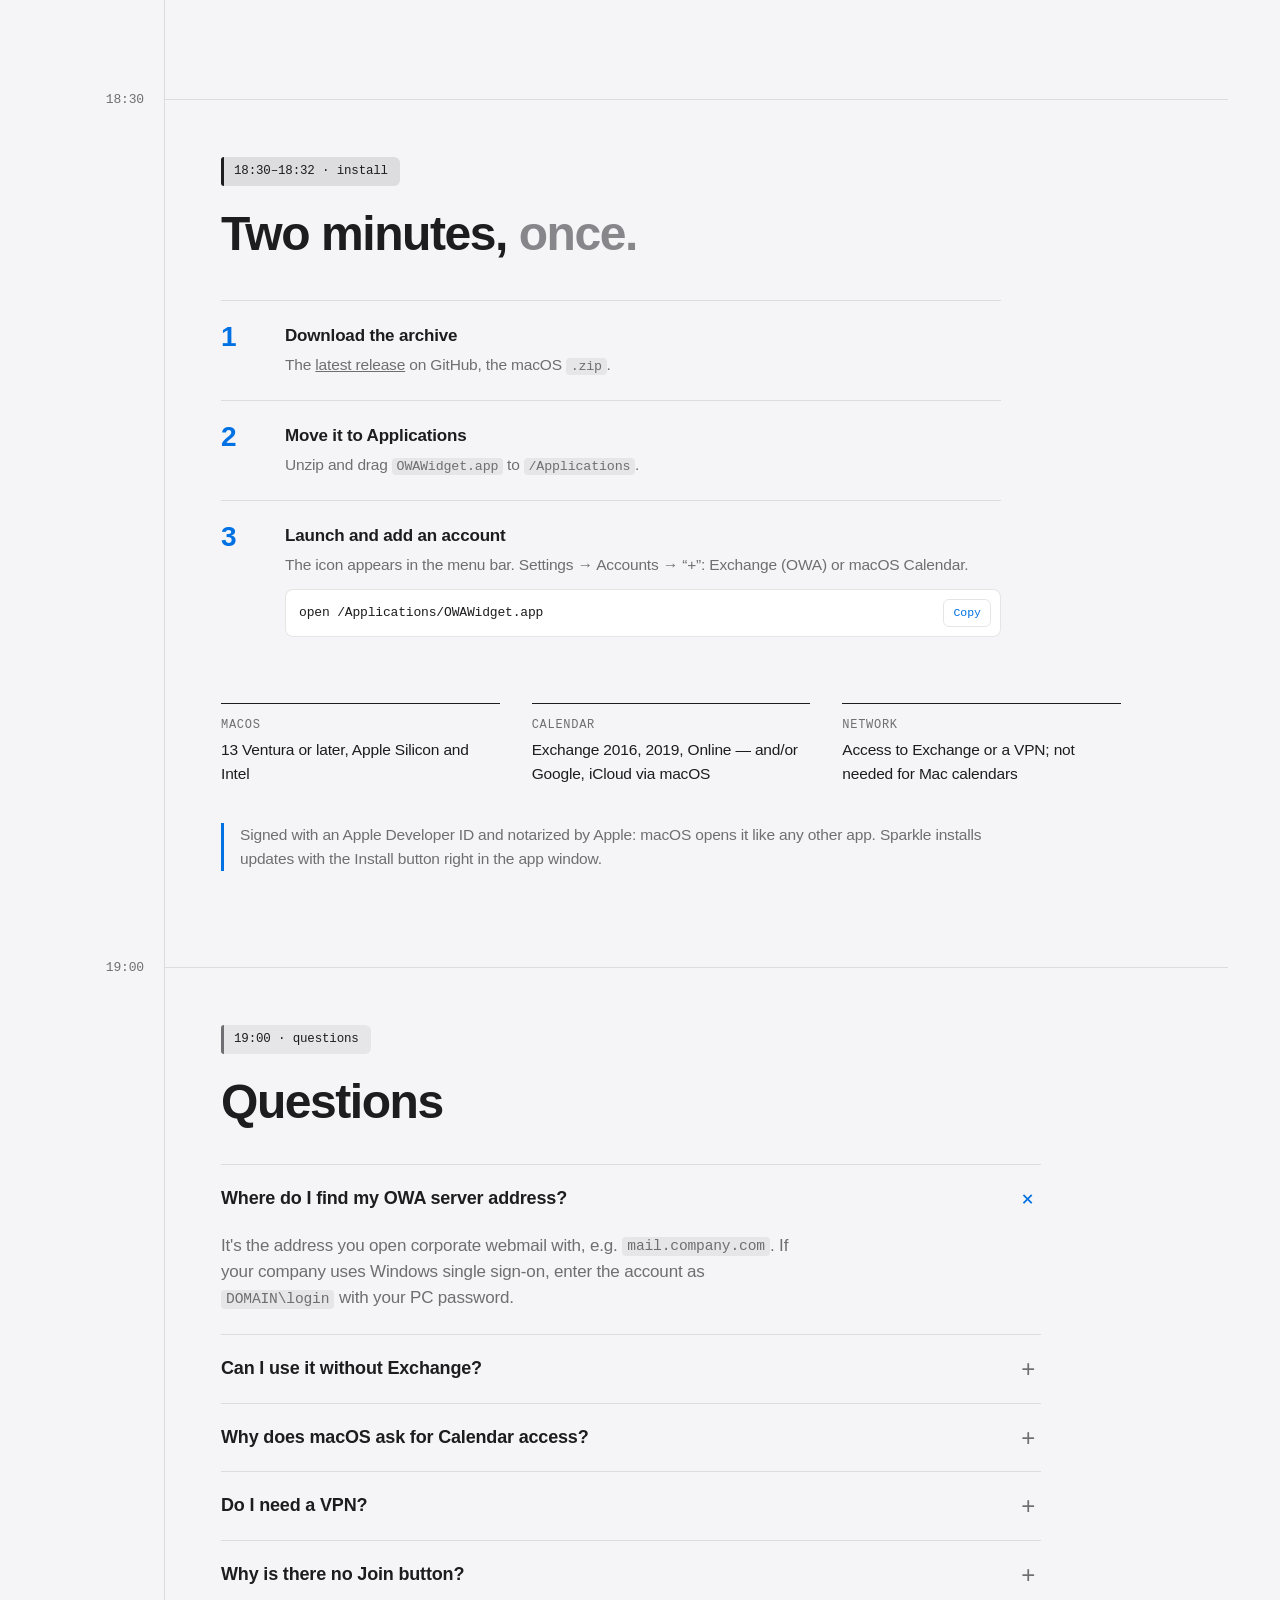
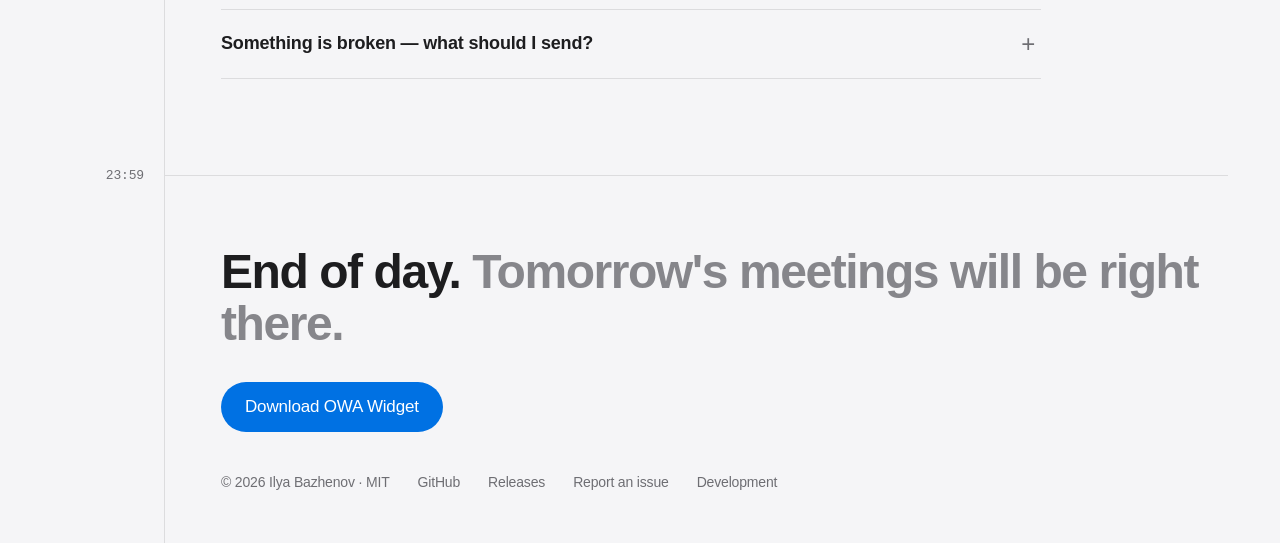
==== commit 233e49b0: "docs(signing): установка без xattr, нотаризация в релизном процессе Релизы подписаны Developer ID и " ====
--- a/docs/index.html
+++ b/docs/index.html
@@ -6,6 +6,7 @@
 <title>OWA Widget — Exchange &amp; Outlook calendar in the macOS menu bar</title>
 <meta name="description" content="A macOS menu bar app: meetings from Microsoft Exchange / OWA, Google and iCloud, and one-click join for Teams, Zoom, Webex and Google Meet.">
 <link rel="canonical" href="https://ilyabazhenov.github.io/mac-owa-widget/">
+<meta name="google-site-verification" content="Cx-lKp-MVBxipIEDuS_amiiELlxAJ0gDqKOZgYpGUCo">
 <link rel="alternate" hreflang="en" href="https://ilyabazhenov.github.io/mac-owa-widget/">
 <link rel="alternate" hreflang="ru" href="https://ilyabazhenov.github.io/mac-owa-widget/ru/">
 <link rel="alternate" hreflang="x-default" href="https://ilyabazhenov.github.io/mac-owa-widget/">
@@ -306,9 +307,6 @@
           <p>The <a href="https://github.com/ilyabazhenov/mac-owa-widget/releases/latest">latest release</a> on GitHub, the macOS <code>.zip</code>.</p></div></li>
         <li><div><b>Move it to Applications</b>
           <p>Unzip and drag <code>OWAWidget.app</code> to <code>/Applications</code>.</p></div></li>
-        <li><div><b>Remove the quarantine flag</b>
-          <p>The app has no Apple Developer ID signature, so macOS may block the first launch.</p>
-          <div class="cmd"><code>xattr -dr com.apple.quarantine /Applications/OWAWidget.app</code><button type="button" data-copy>Copy</button></div></div></li>
         <li><div><b>Launch and add an account</b>
           <p>The icon appears in the menu bar. Settings → Accounts → “+”: Exchange (OWA) or macOS Calendar.</p>
           <div class="cmd"><code>open /Applications/OWAWidget.app</code><button type="button" data-copy>Copy</button></div></div></li>
@@ -318,7 +316,7 @@
         <div><dt>Calendar</dt><dd>Exchange 2016, 2019, Online — and/or Google, iCloud via macOS</dd></div>
         <div><dt>Network</dt><dd>Access to Exchange or a VPN; not needed for Mac calendars</dd></div>
       </dl>
-      <p class="aside">The quarantine step is for the first install only. After that Sparkle installs updates with the Install button right in the app window.</p></div>
+      <p class="aside">Signed with an Apple Developer ID and notarized by Apple: macOS opens it like any other app. Sparkle installs updates with the Install button right in the app window.</p></div>
   </section>
 
   <!-- 19:00 FAQ -->
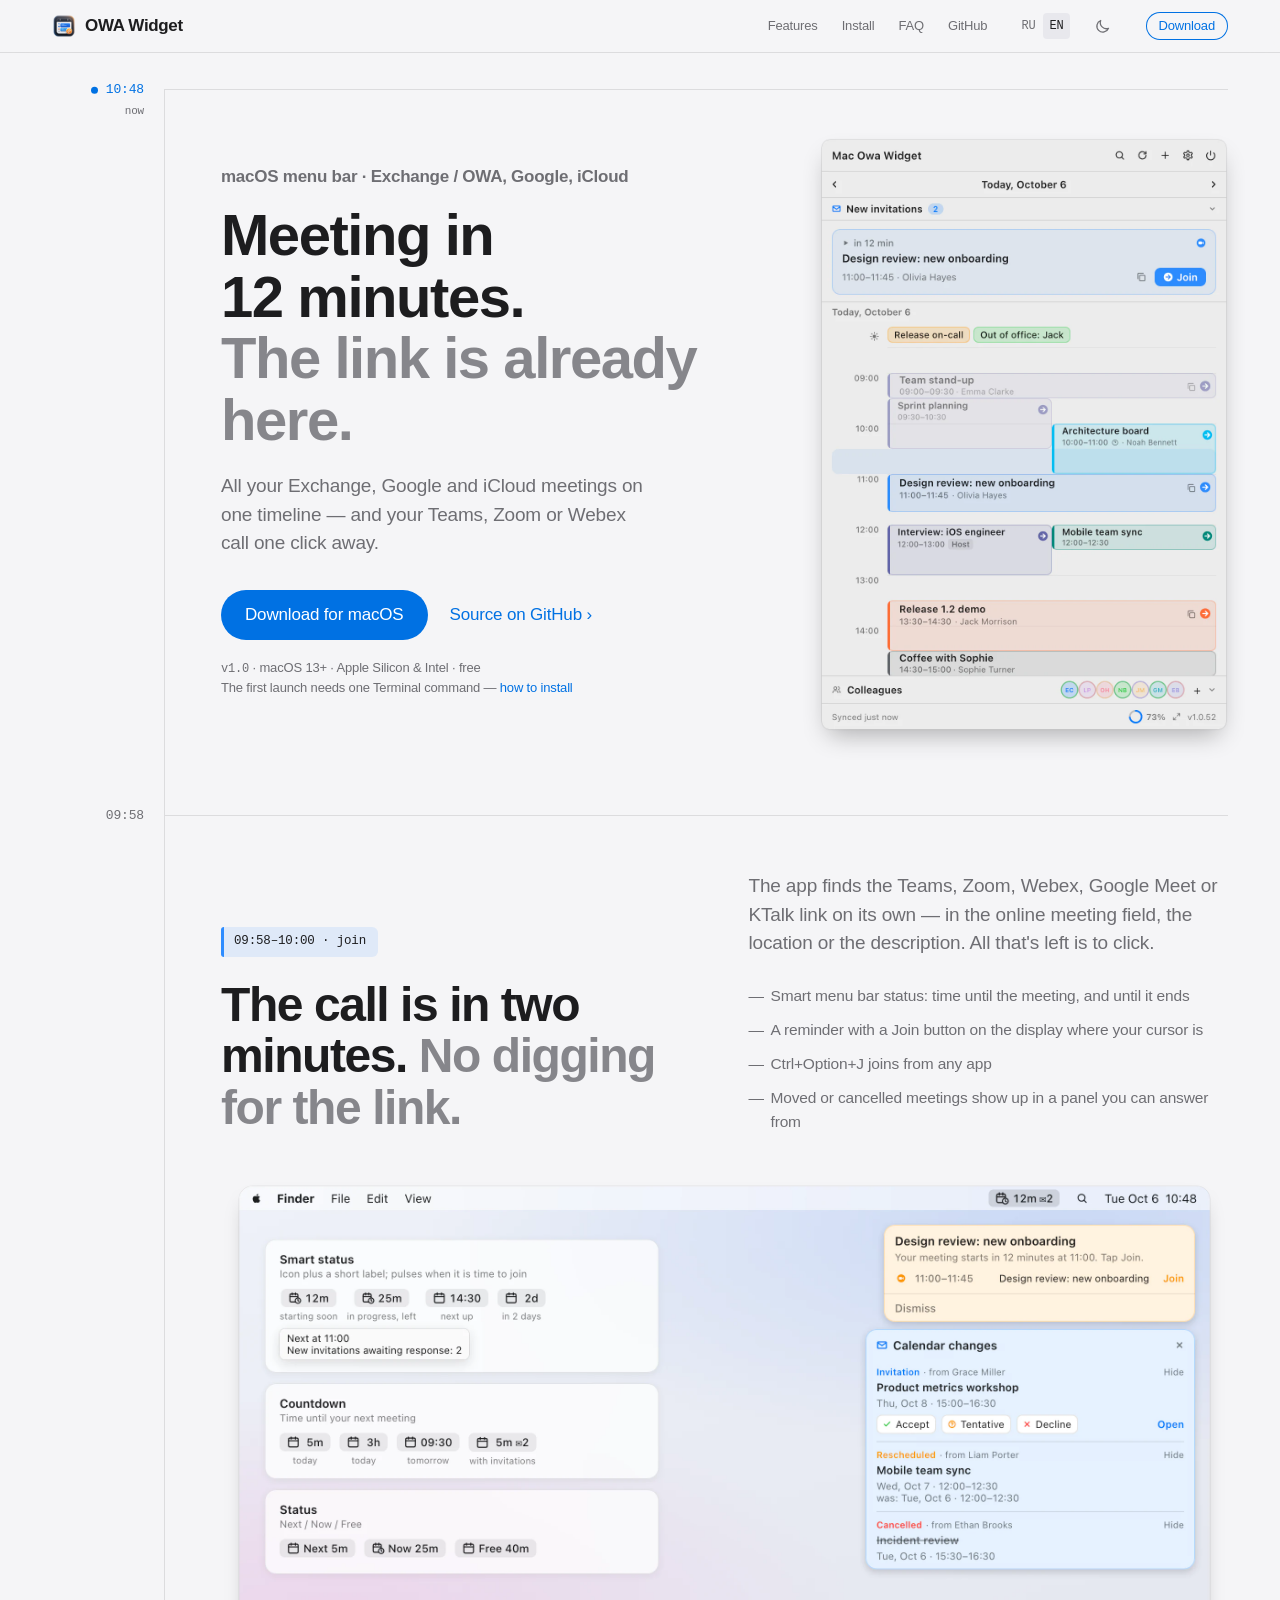
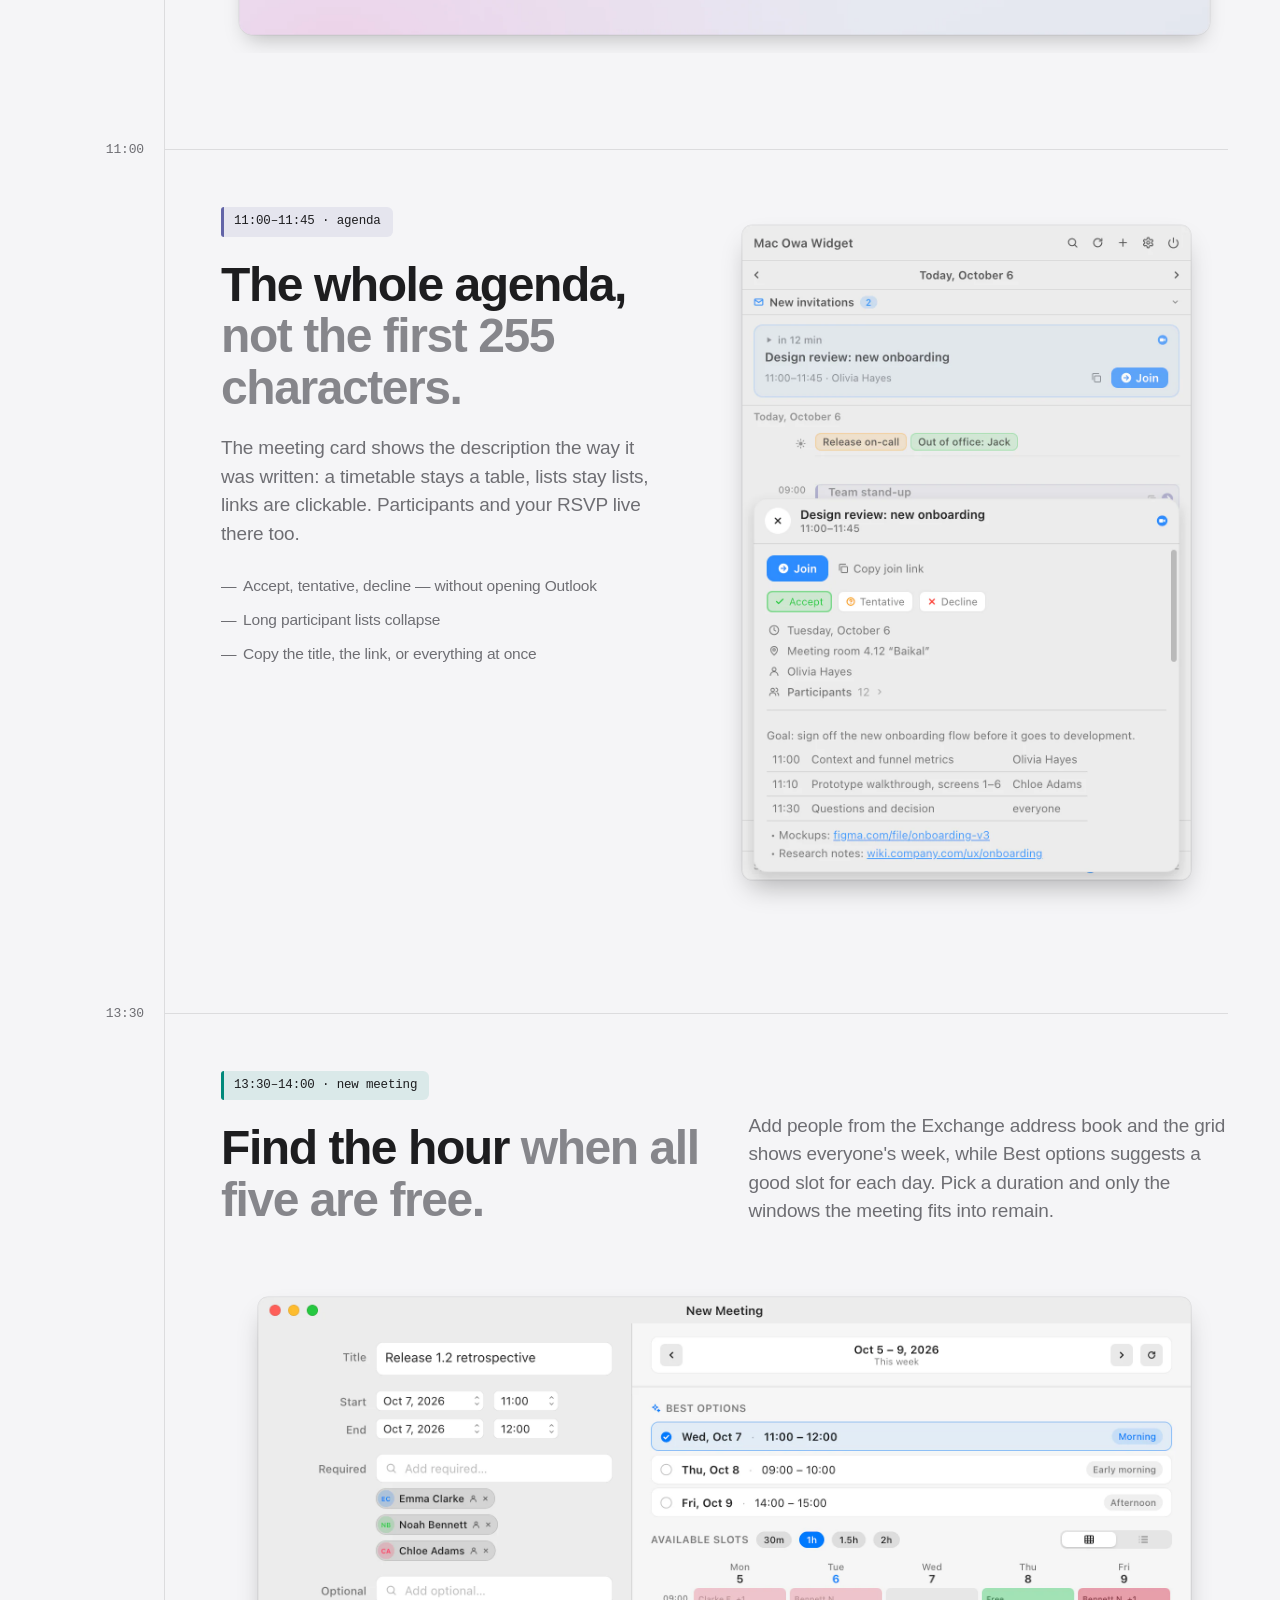
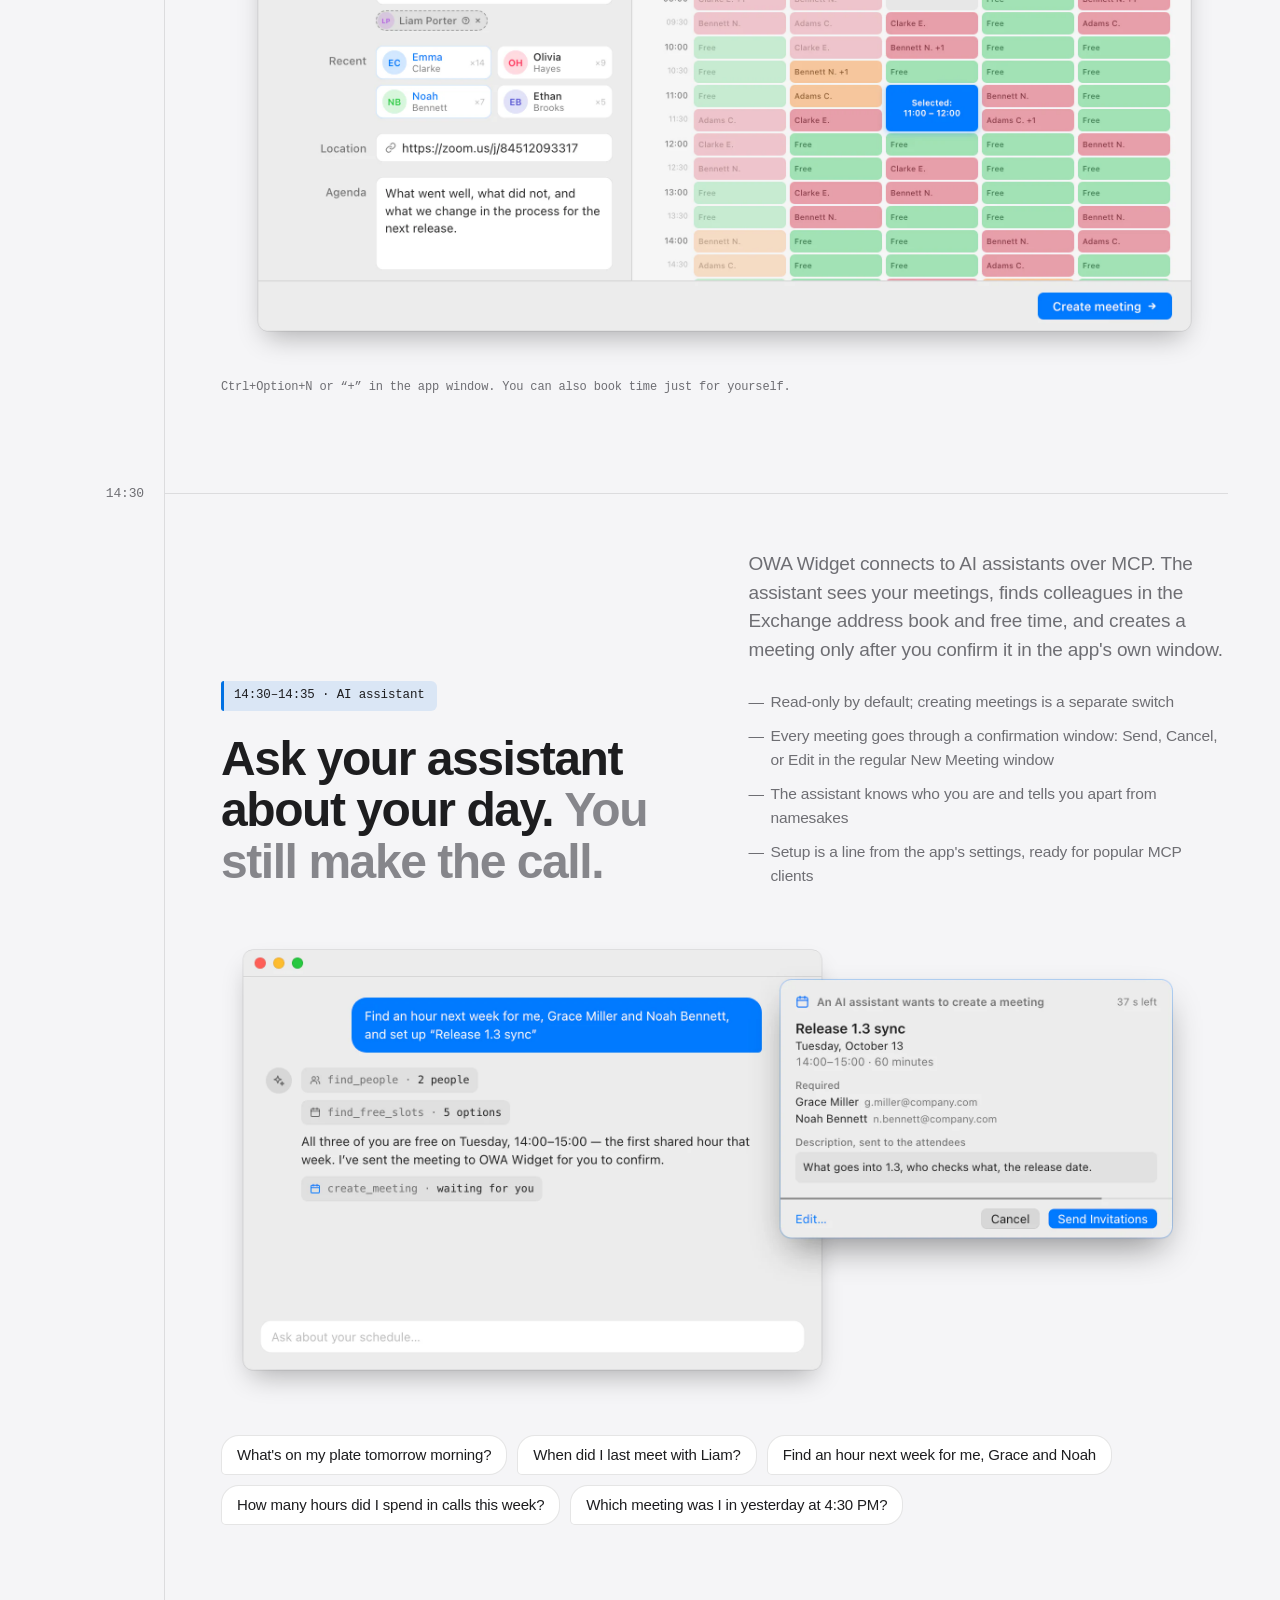
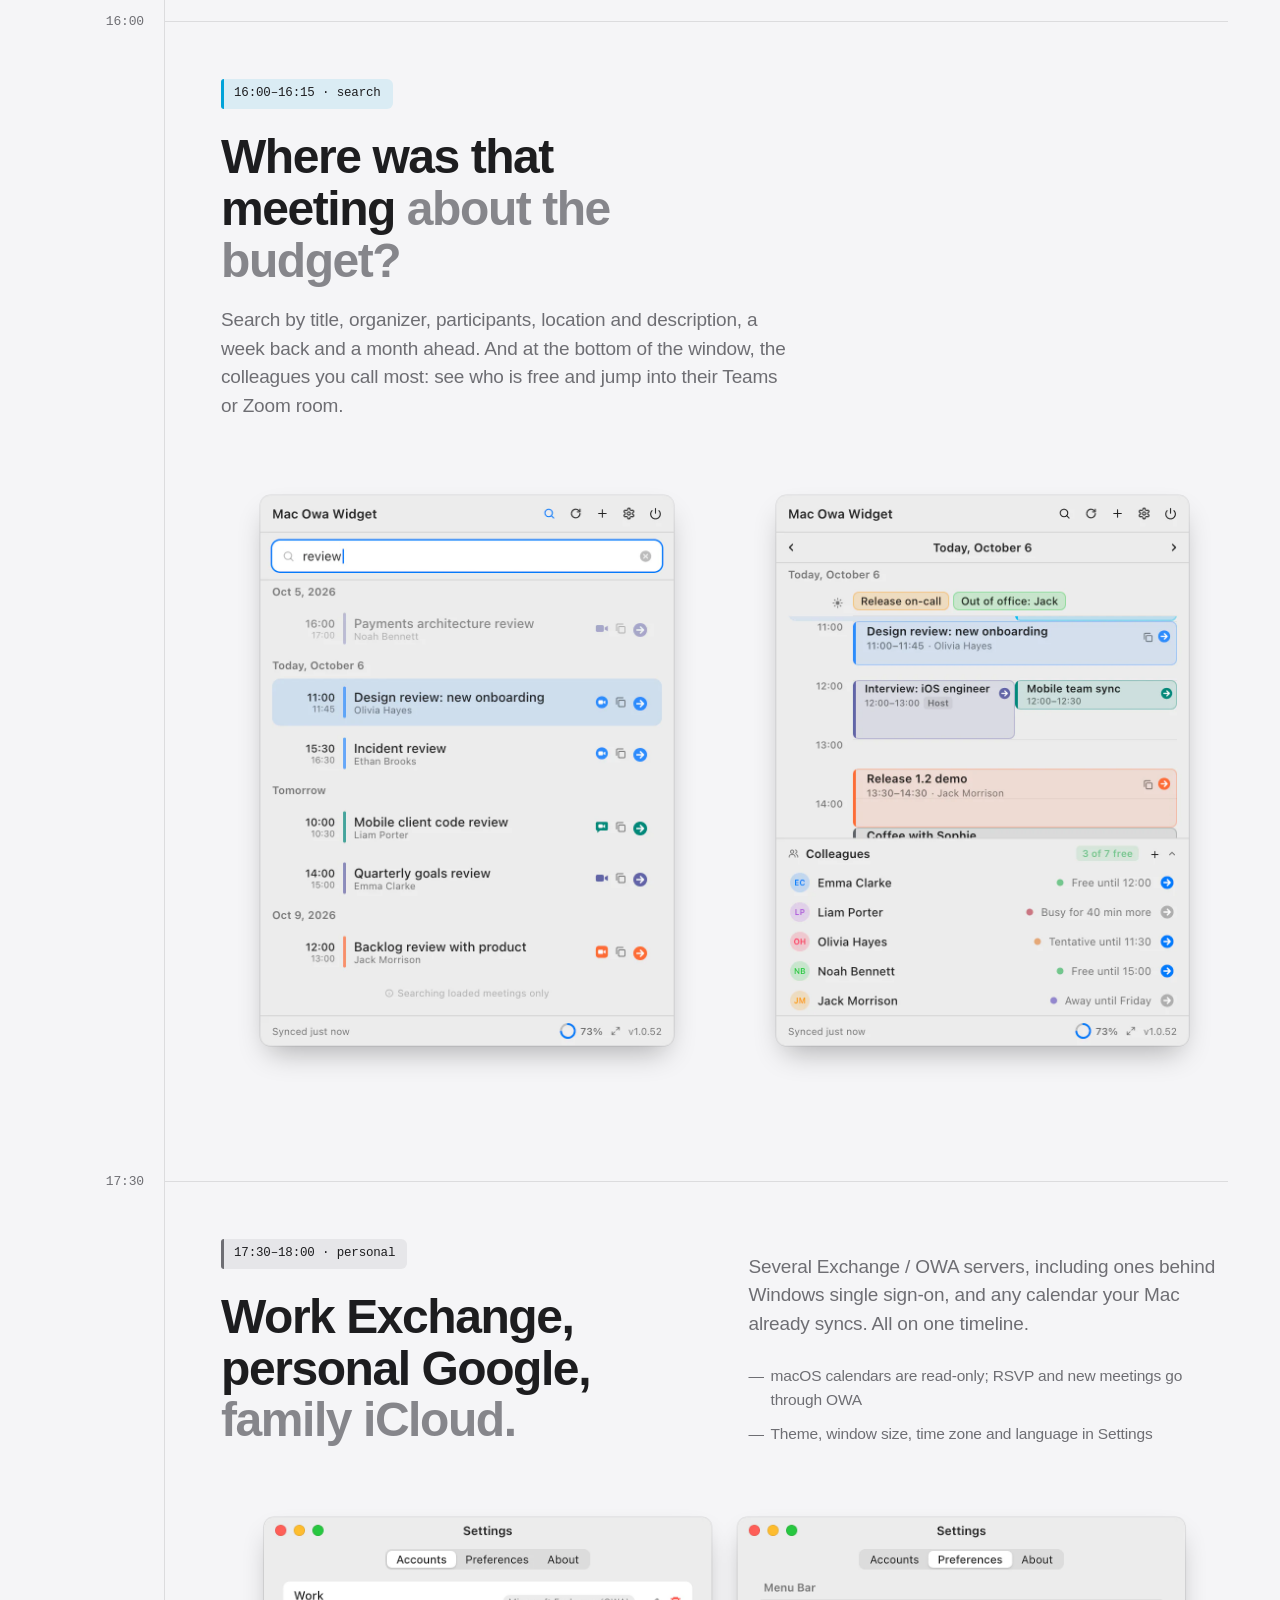
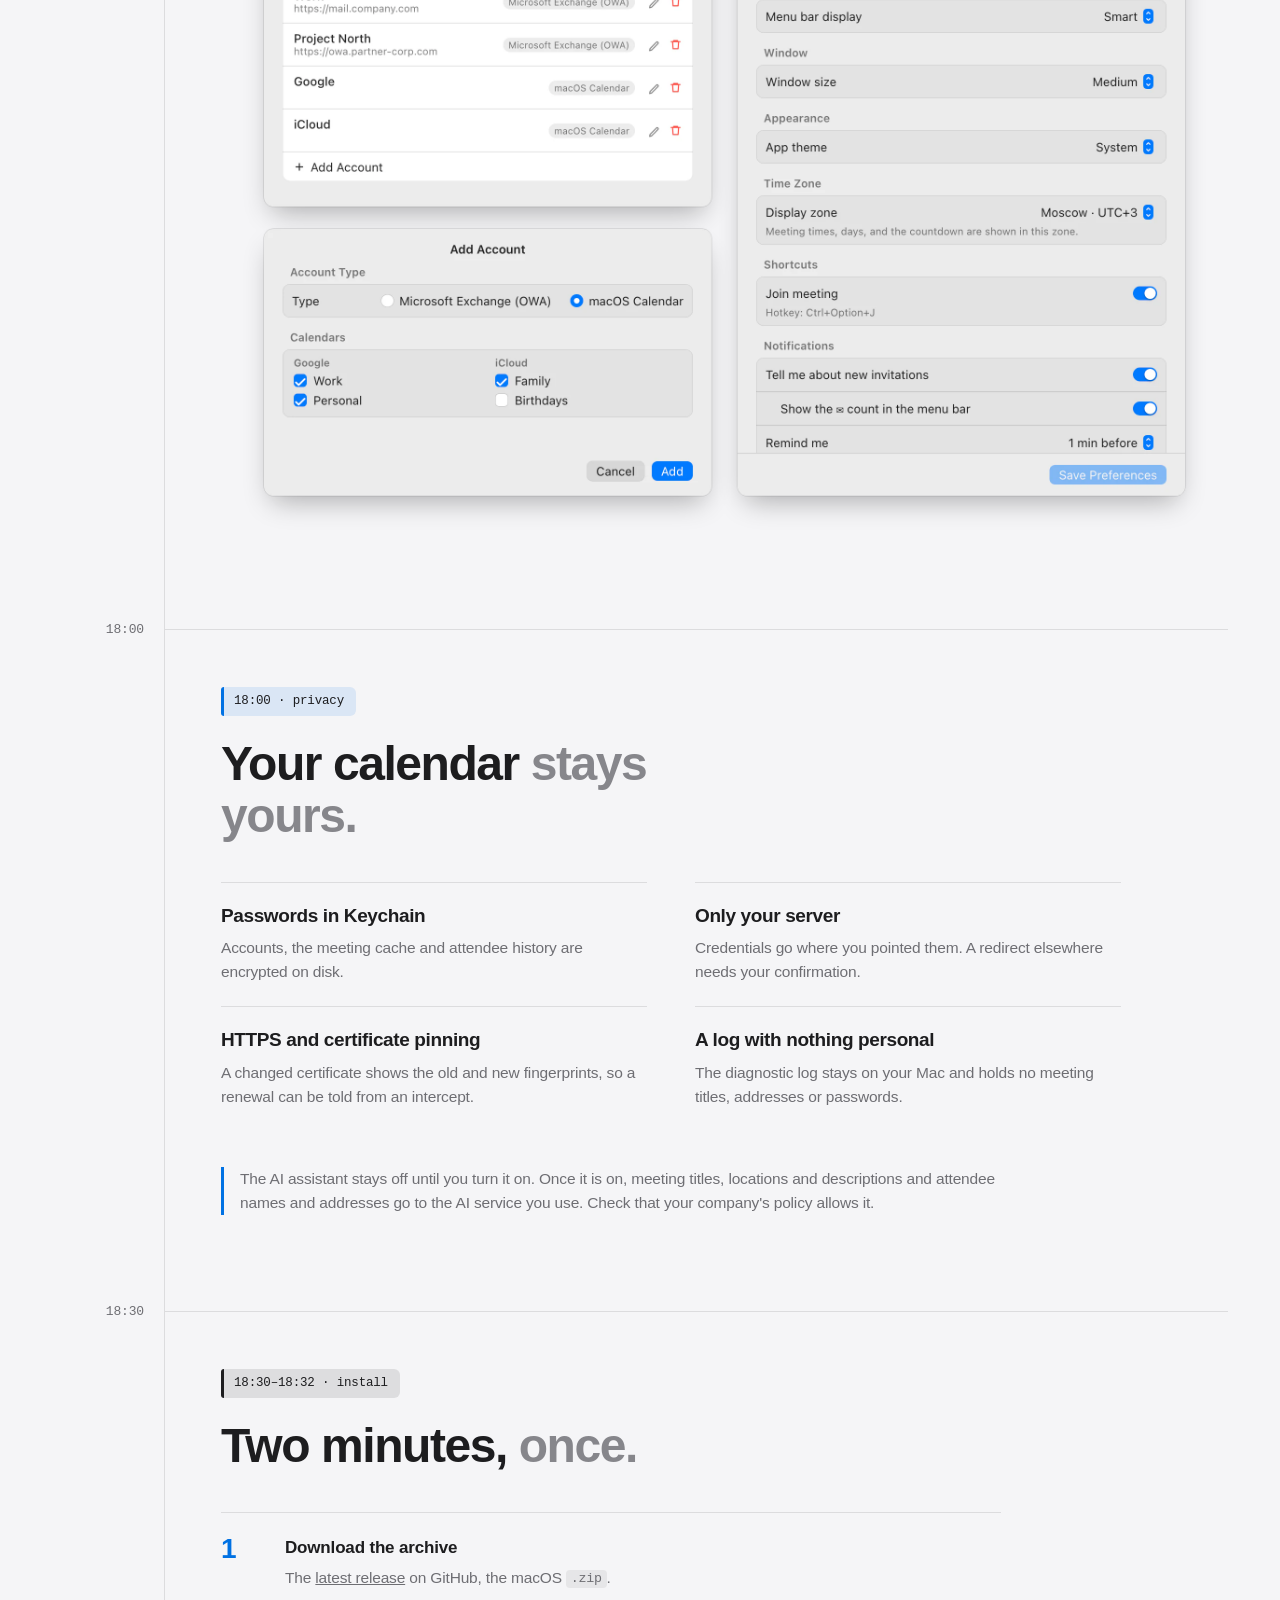
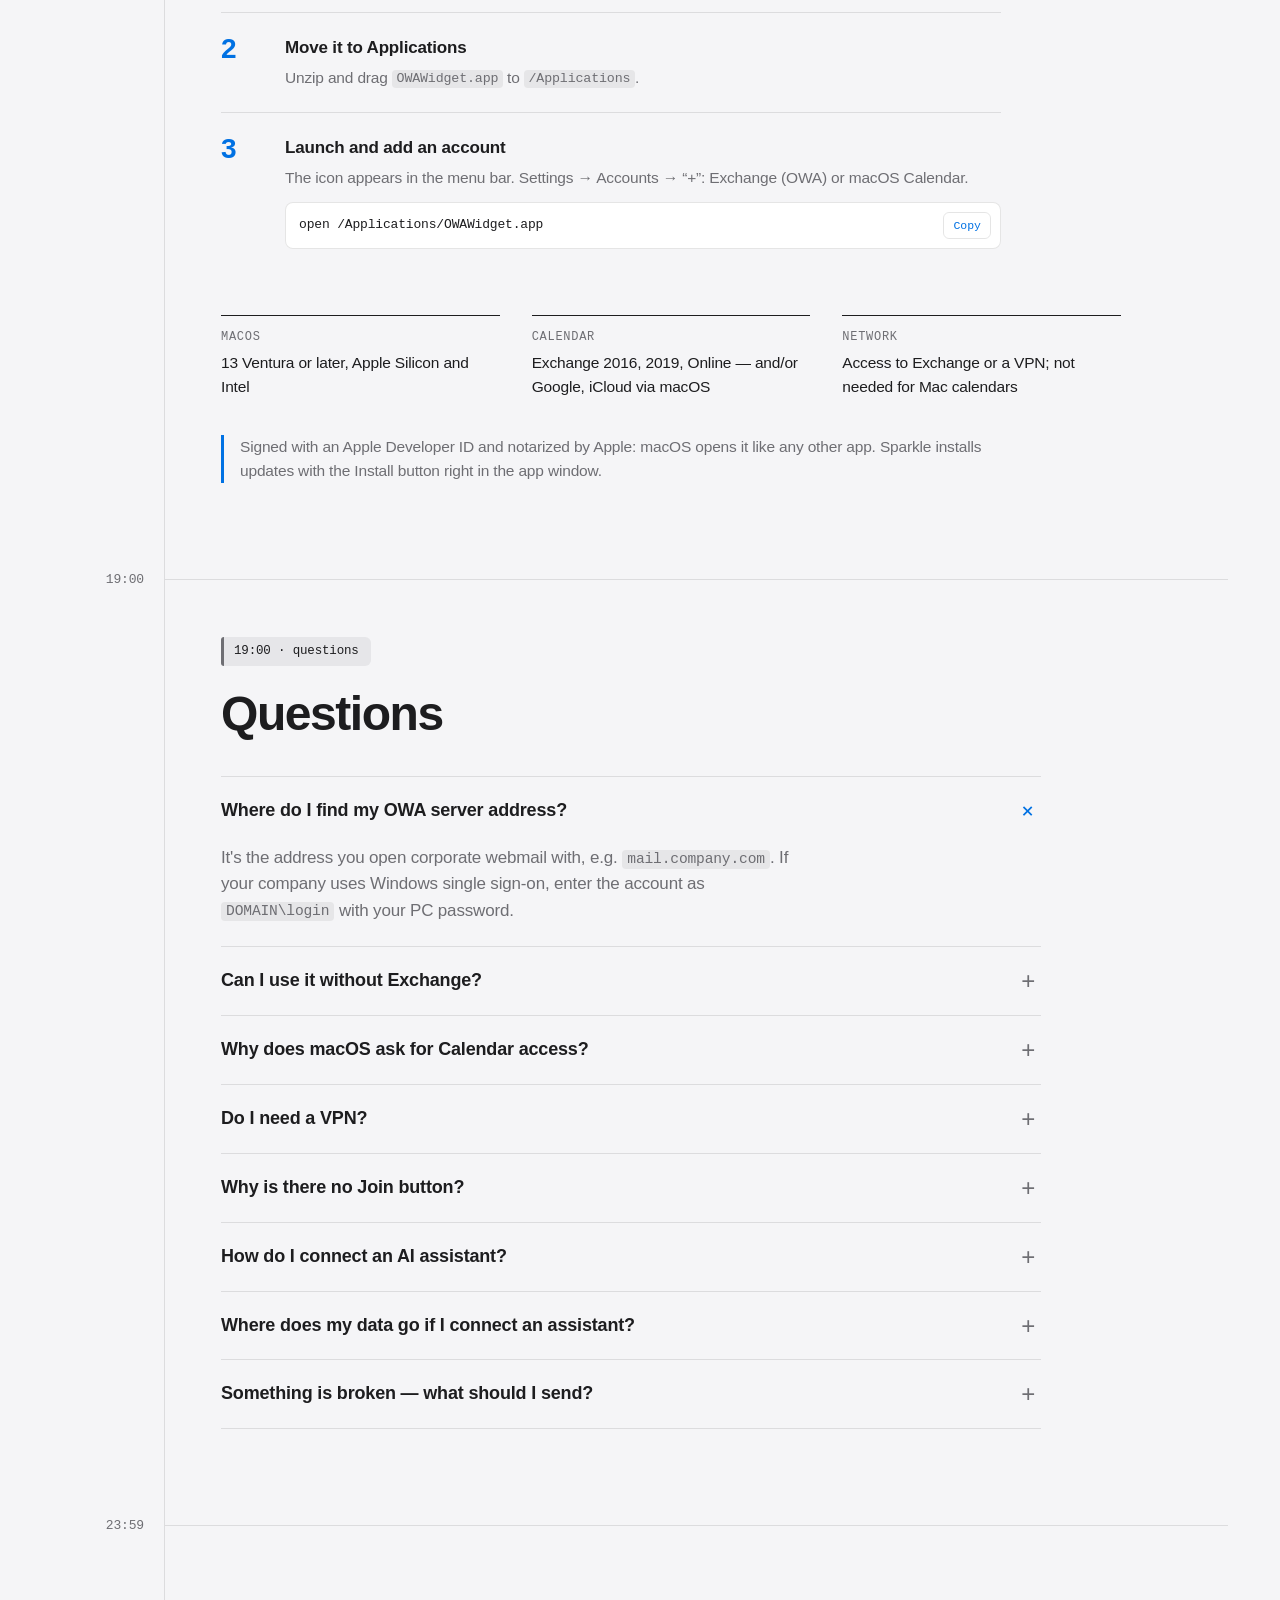
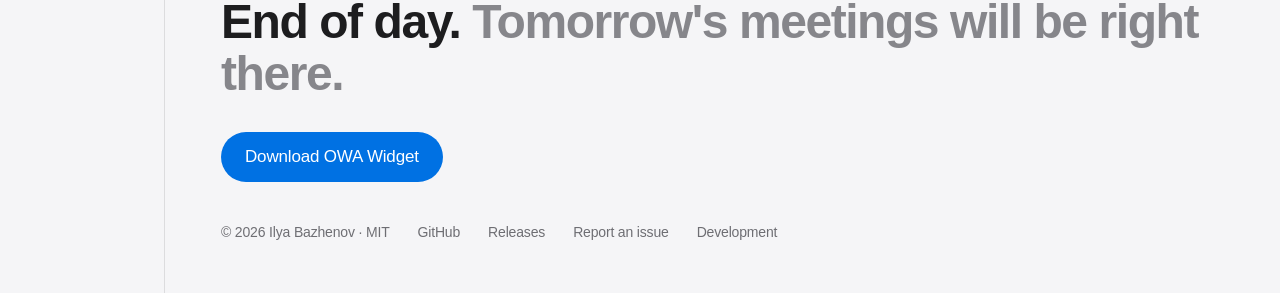
==== commit 906a803c: "docs(site): секция про AI-ассистентов (MCP) на лендинге и в README Новый слот 14:30 «Спросите ассист" ====
--- a/docs/index.html
+++ b/docs/index.html
@@ -4,7 +4,7 @@
 <meta charset="UTF-8">
 <meta name="viewport" content="width=device-width, initial-scale=1.0">
 <title>OWA Widget — Exchange &amp; Outlook calendar in the macOS menu bar</title>
-<meta name="description" content="A macOS menu bar app: meetings from Microsoft Exchange / OWA, Google and iCloud, and one-click join for Teams, Zoom, Webex and Google Meet.">
+<meta name="description" content="A macOS menu bar app: meetings from Microsoft Exchange / OWA, Google and iCloud, one-click join for Teams, Zoom, Webex and Google Meet, and an MCP server for AI assistants.">
 <link rel="canonical" href="https://ilyabazhenov.github.io/mac-owa-widget/">
 <meta name="google-site-verification" content="Cx-lKp-MVBxipIEDuS_amiiELlxAJ0gDqKOZgYpGUCo">
 <link rel="alternate" hreflang="en" href="https://ilyabazhenov.github.io/mac-owa-widget/">
@@ -236,6 +236,38 @@
     </div>
   </section>
 
+  <!-- 14:30 AI assistant -->
+  <section class="slot" id="assistant" data-t="14:30">
+    <div class="time"><span class="t">14:30</span></div>
+    <div class="body">
+      <div class="wide-head">
+        <div>
+          <span class="evt">14:30–14:35 · AI assistant</span>
+          <h2>Ask your assistant about your day. <em>You still make the call.</em></h2>
+        </div>
+        <div>
+          <p class="lead">OWA Widget connects to AI assistants over MCP. The assistant sees your meetings, finds colleagues in the Exchange address book and free time, and creates a meeting only after you confirm it in the app's own window.</p>
+          <ul class="facts">
+            <li>Read-only by default; creating meetings is a separate switch</li>
+            <li>Every meeting goes through a confirmation window: Send, Cancel, or Edit in the regular New Meeting window</li>
+            <li>The assistant knows who you are and tells you apart from namesakes</li>
+            <li>Setup is a line from the app's settings, ready for popular MCP clients</li>
+          </ul>
+        </div>
+      </div>
+      <figure>
+        <img class="only-light" src="images/assistant-light-en.webp" width="2160" height="1040" alt="The assistant finds a shared free hour and sends the meeting to OWA Widget for confirmation" loading="lazy"><img class="only-dark" src="images/assistant-en.webp" width="2160" height="1040" alt="The assistant finds a shared free hour and sends the meeting to OWA Widget for confirmation" loading="lazy">
+      </figure>
+      <ul class="asks" aria-label="Example questions">
+        <li>What's on my plate tomorrow morning?</li>
+        <li>When did I last meet with Liam?</li>
+        <li>Find an hour next week for me, Grace and Noah</li>
+        <li>How many hours did I spend in calls this week?</li>
+        <li>Which meeting was I in yesterday at 4:30 PM?</li>
+      </ul>
+    </div>
+  </section>
+
   <!-- 16:00 Search & colleagues -->
   <section class="slot" data-t="16:00">
     <div class="time"><span class="t">16:00</span></div>
@@ -293,6 +325,7 @@
         <div><b>A log with nothing personal</b>
           <p>The diagnostic log stays on your Mac and holds no meeting titles, addresses or passwords.</p></div>
       </div>
+      <p class="aside">The AI assistant stays off until you turn it on. Once it is on, meeting titles, locations and descriptions and attendee names and addresses go to the AI service you use. Check that your company's policy allows it.</p>
     </div>
   </section>
 
@@ -347,6 +380,14 @@
           <p>The button appears when the online meeting field, location or description contains a call link. Check that the organizer added one.</p>
         </details>
         <details>
+          <summary>How do I connect an AI assistant?</summary>
+          <p>In Settings → “AI (MCP)”, turn access on and copy the ready-made connection line for your MCP client. The assistant sees meetings from the last 7 days and the next 30. It can create meetings only if you turn that on with a separate switch, and you confirm each one in the app's window.</p>
+        </details>
+        <details>
+          <summary>Where does my data go if I connect an assistant?</summary>
+          <p>The app itself sends it nowhere: the assistant reads it over a local connection on your Mac. But what the assistant reads — meeting titles, descriptions and attendees — goes to the AI service you use. While access is off, the assistant sees nothing.</p>
+        </details>
+        <details>
           <summary>Something is broken — what should I send?</summary>
           <p>Right-click the menu bar icon → “Copy diagnostics” and attach it to a <a href="https://github.com/ilyabazhenov/mac-owa-widget/issues">GitHub issue</a>. The log contains no meeting titles, addresses or passwords.</p>
         </details>
--- a/docs/site.css
+++ b/docs/site.css
@@ -155,6 +155,8 @@
 .req div{border-top:1px solid var(--ink);padding-top:12px}
 .req dt{font-family:var(--mono);font-size:12px;color:var(--ink-3);text-transform:uppercase;letter-spacing:.06em}
 .req dd{font-size:15.5px;margin-top:4px}
+.asks{list-style:none;display:flex;flex-wrap:wrap;gap:10px;margin-top:28px;max-width:980px}
+.asks li{font-size:15px;line-height:1.35;padding:9px 15px;border-radius:18px 18px 18px 5px;background:var(--card);border:1px solid var(--hair);color:var(--ink)}
 .aside{margin-top:36px;max-width:780px;font-size:15.5px;color:var(--ink-2);padding-left:16px;border-left:3px solid var(--accent)}
 
 /* ---------- FAQ ---------- */
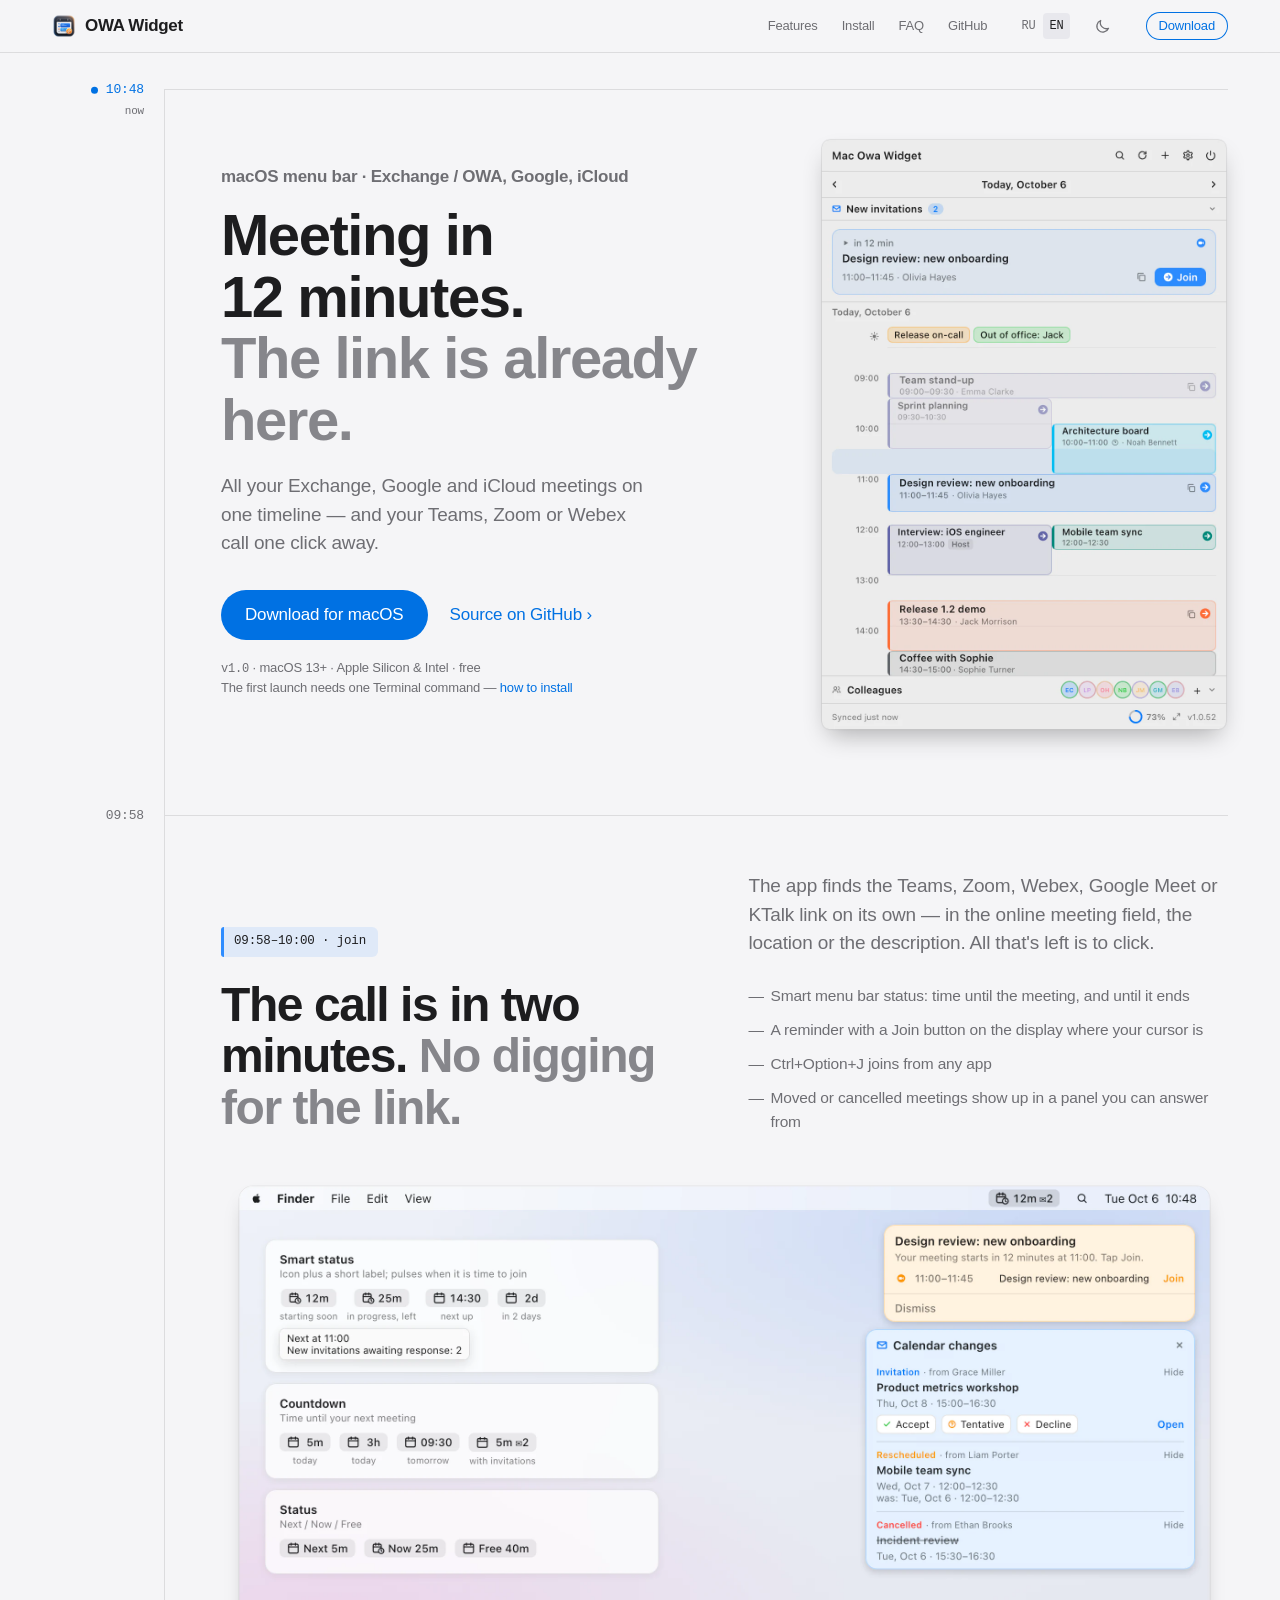
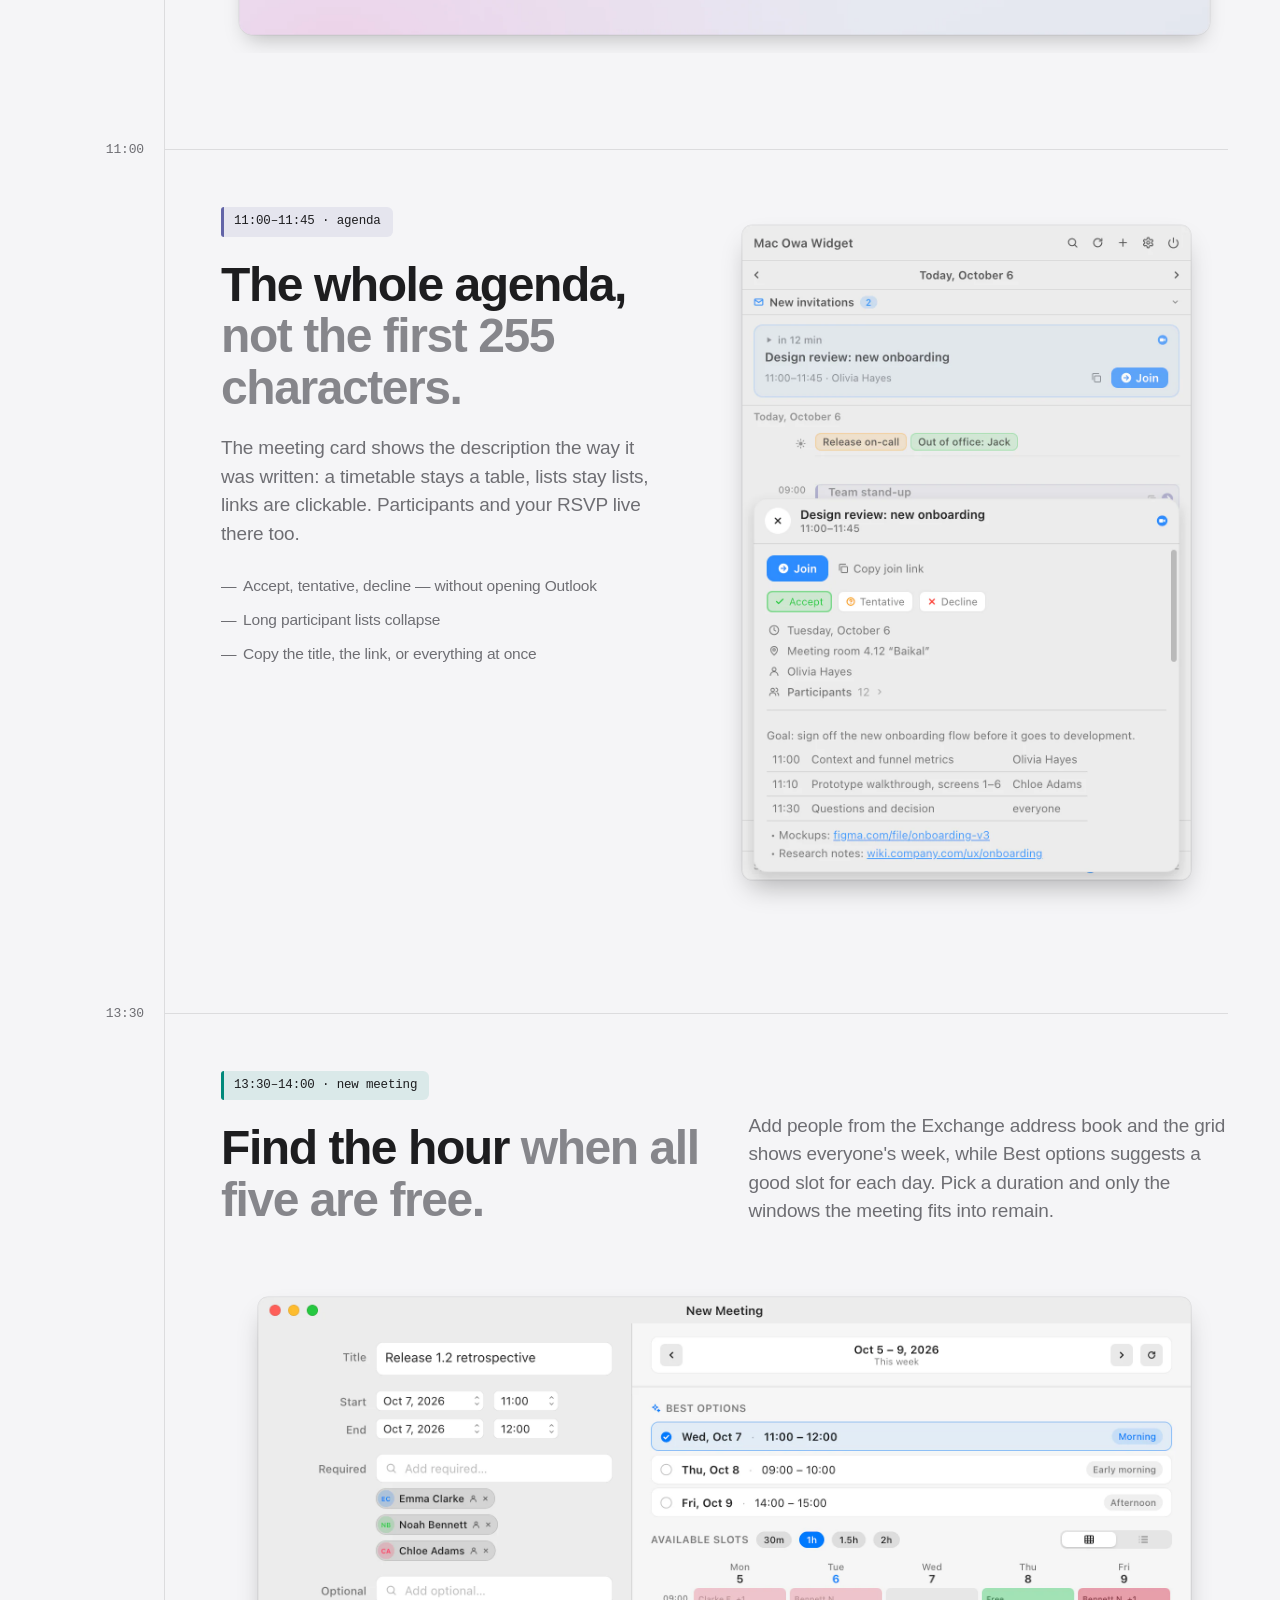
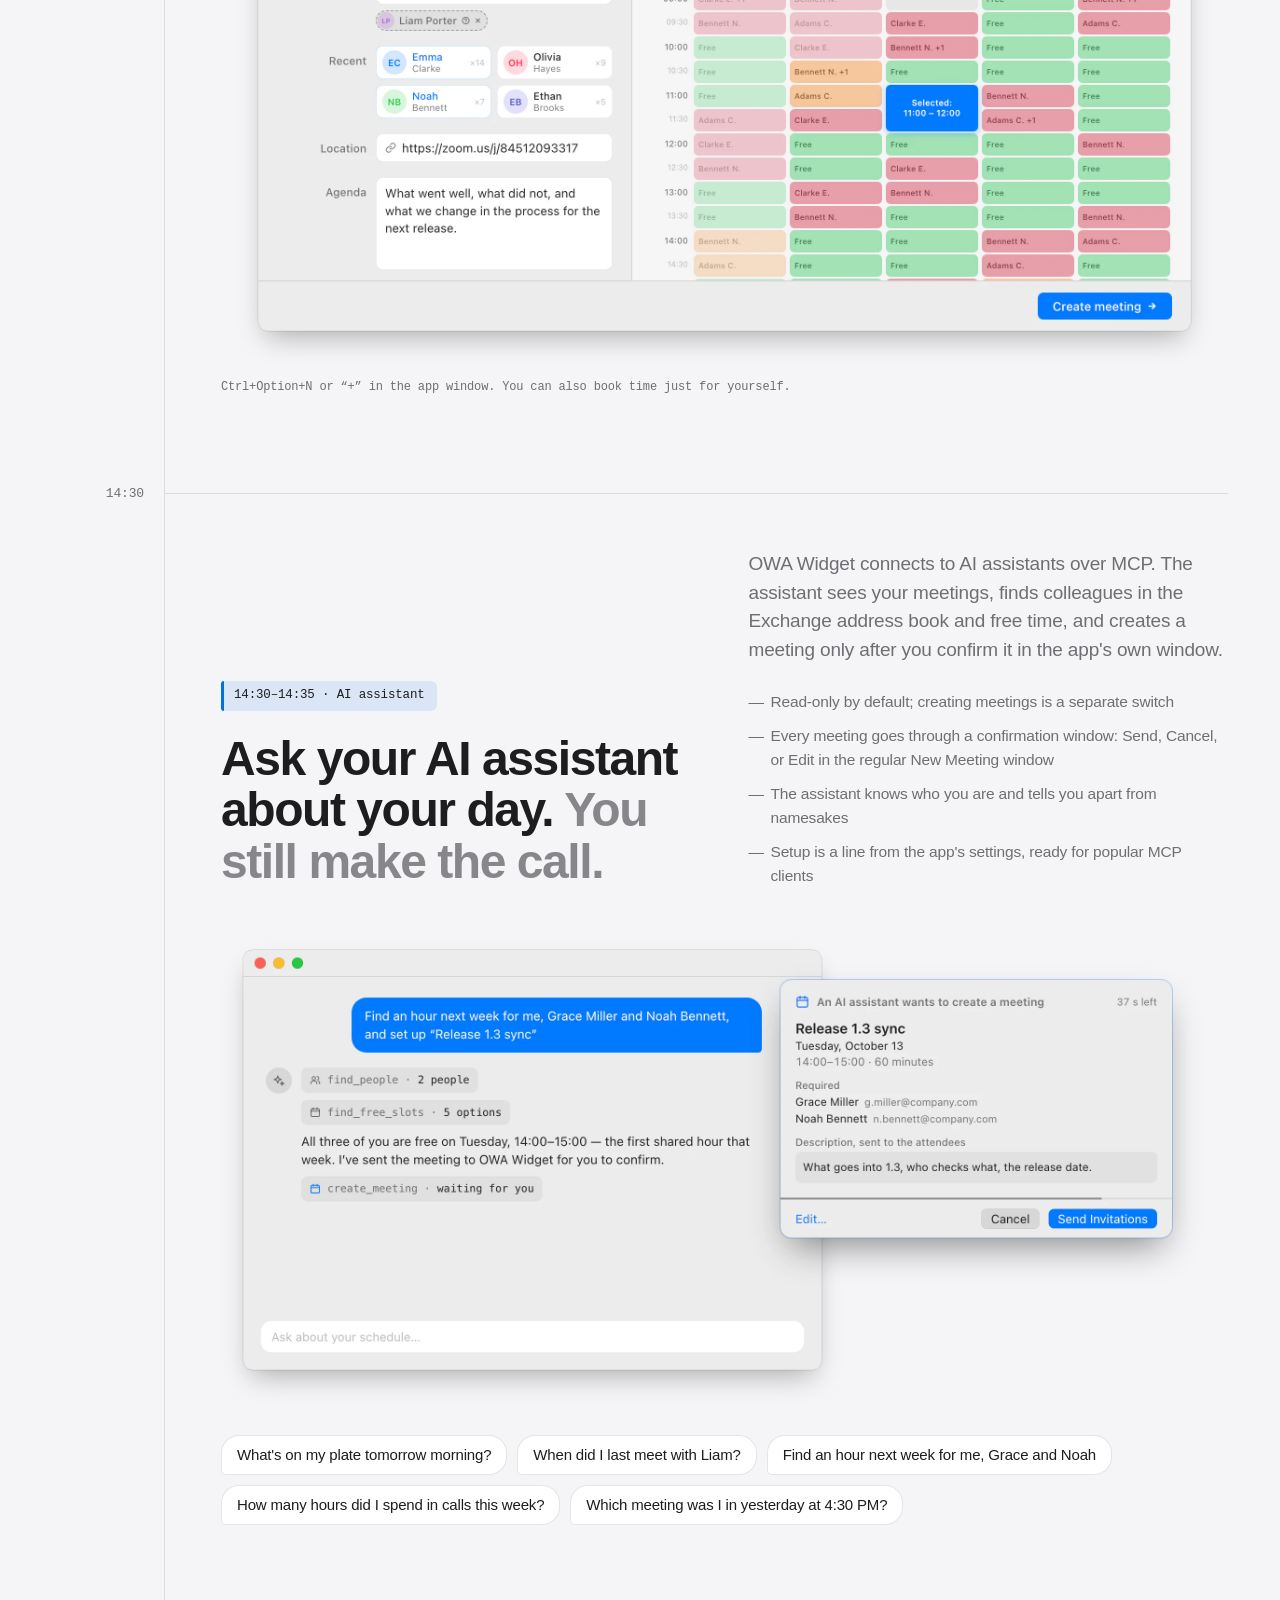
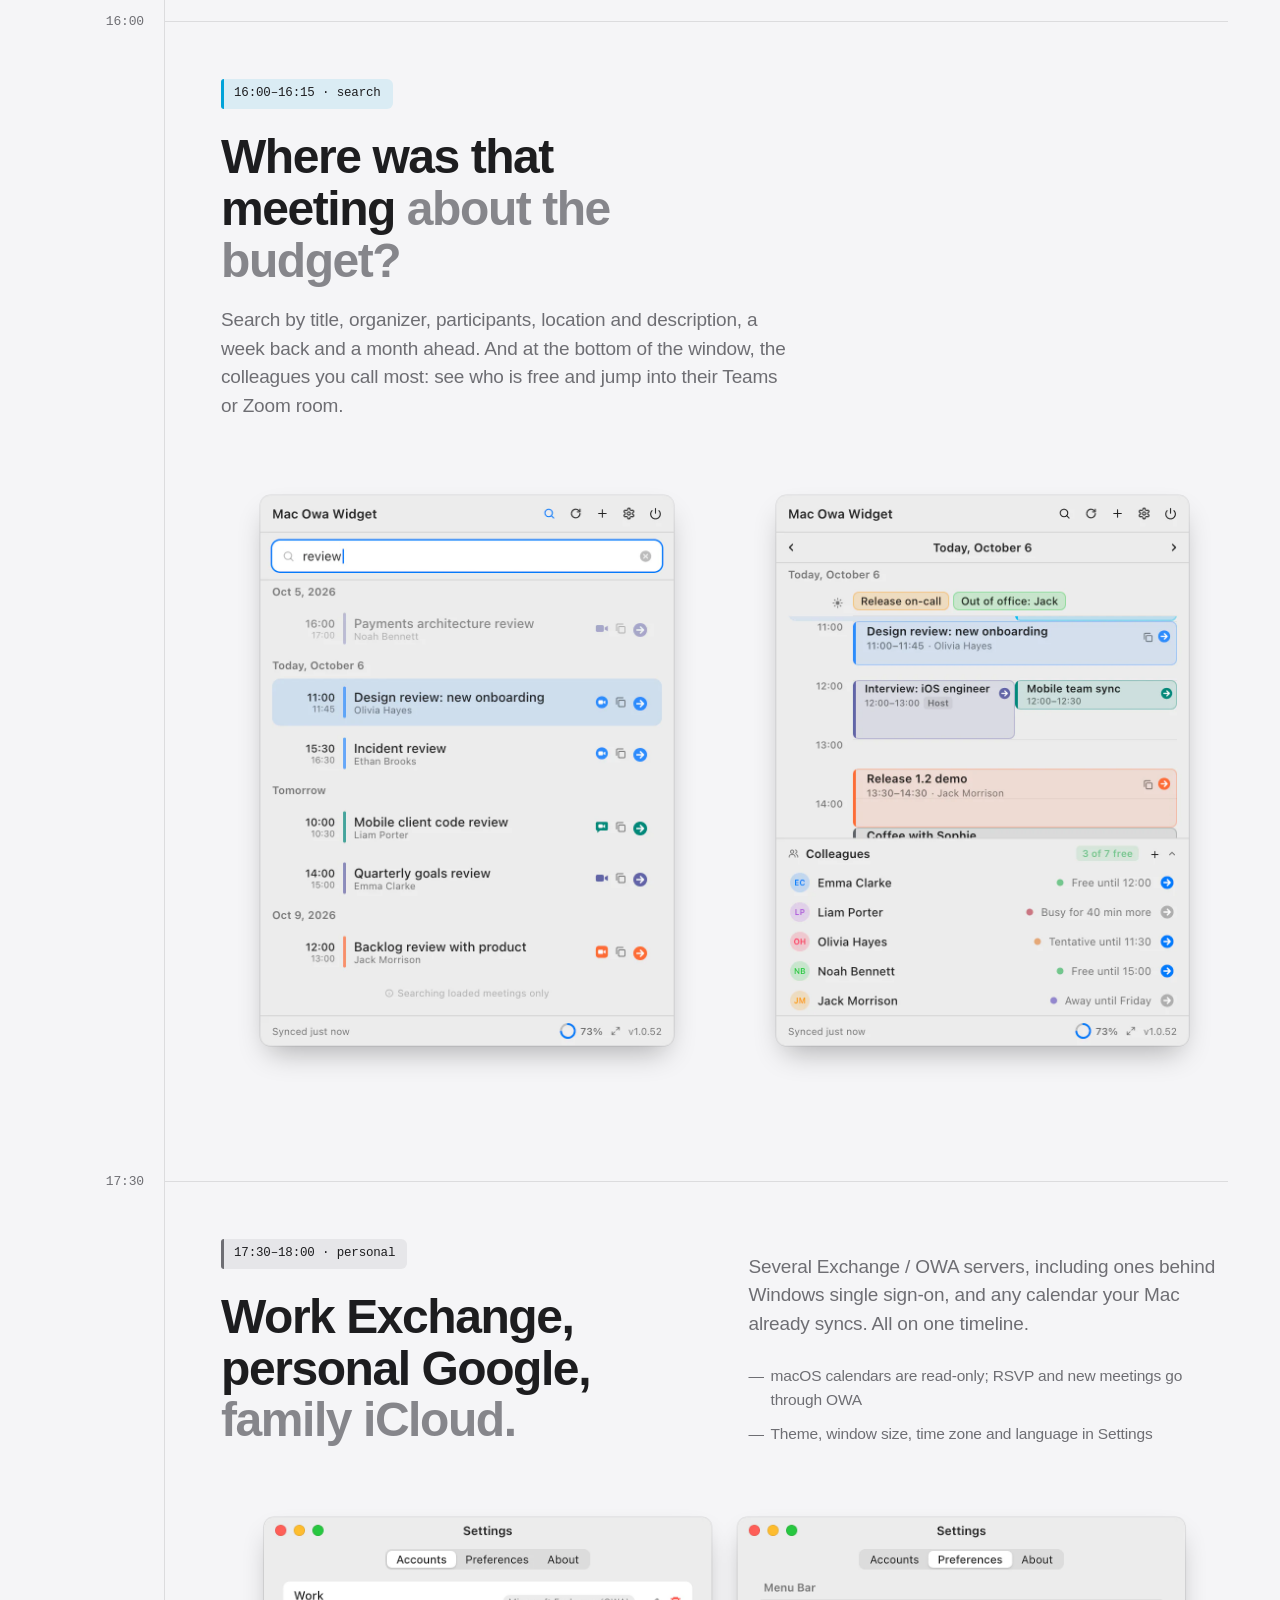
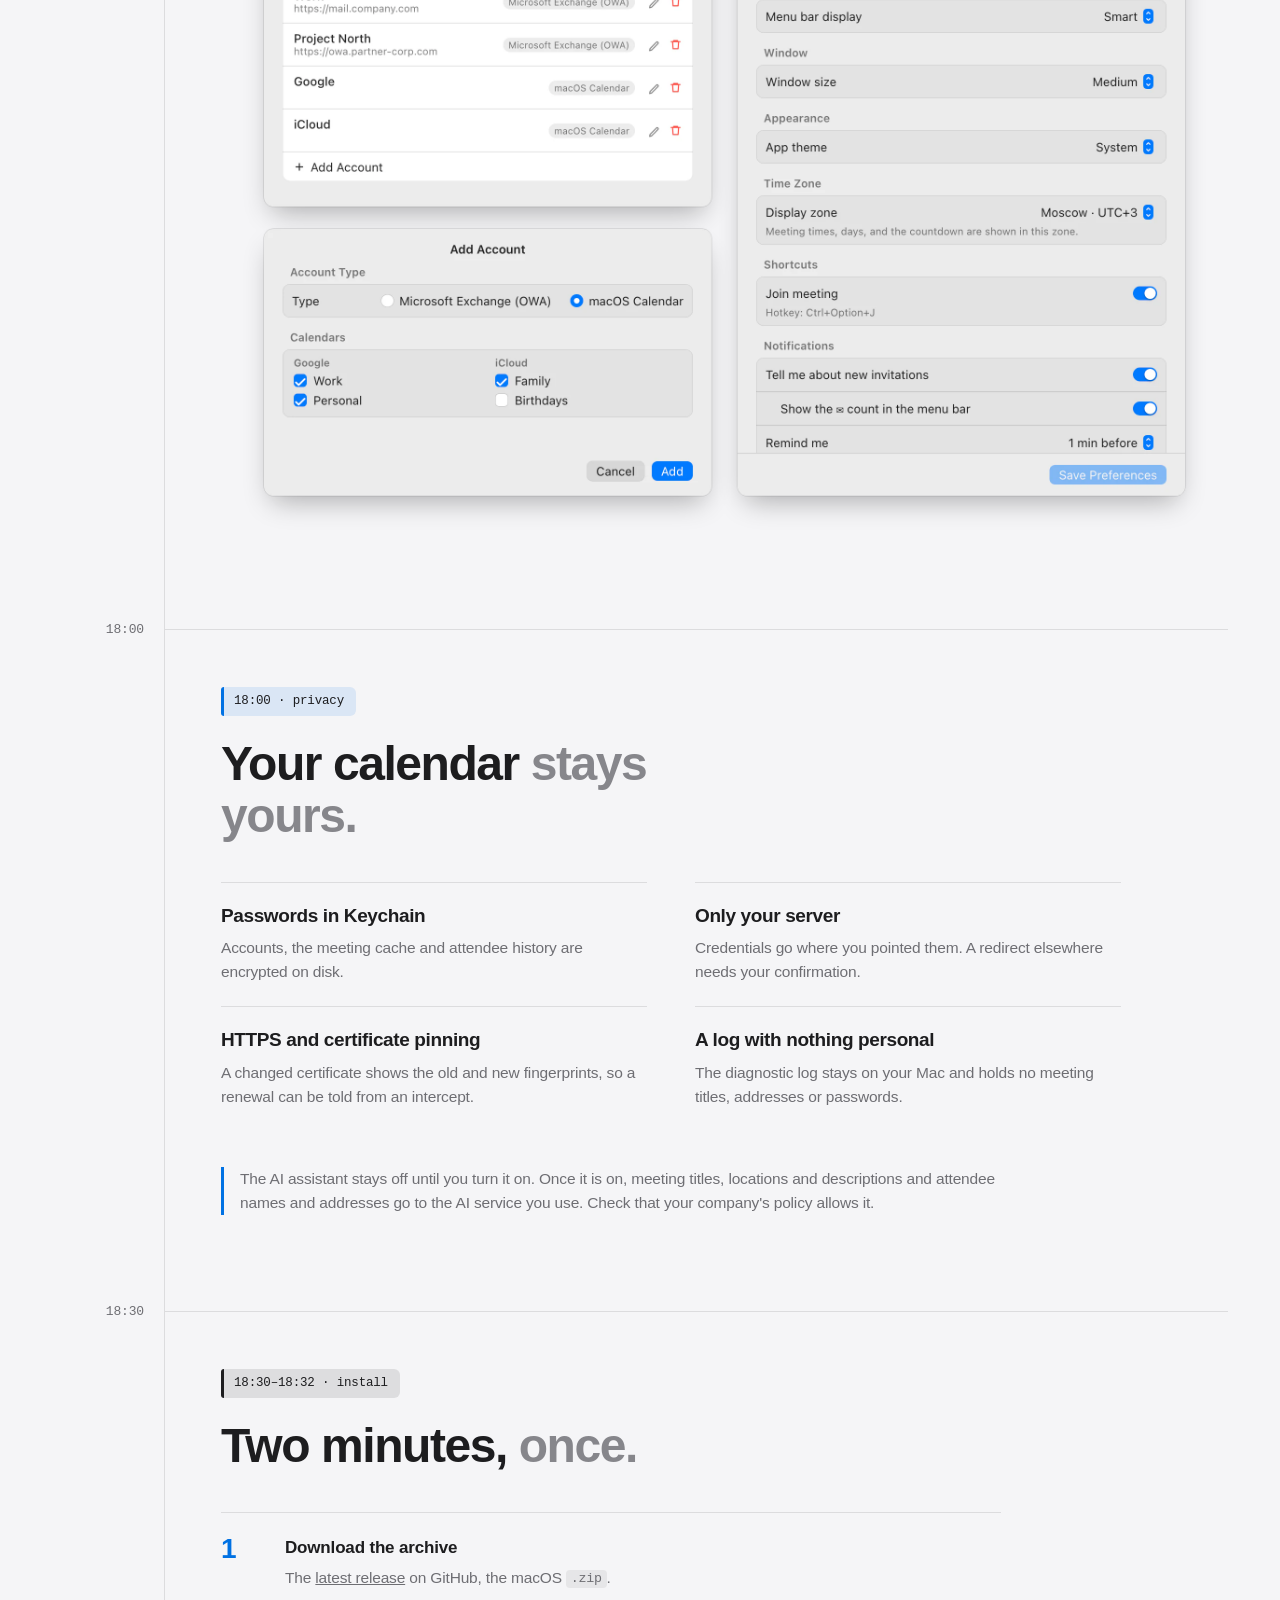
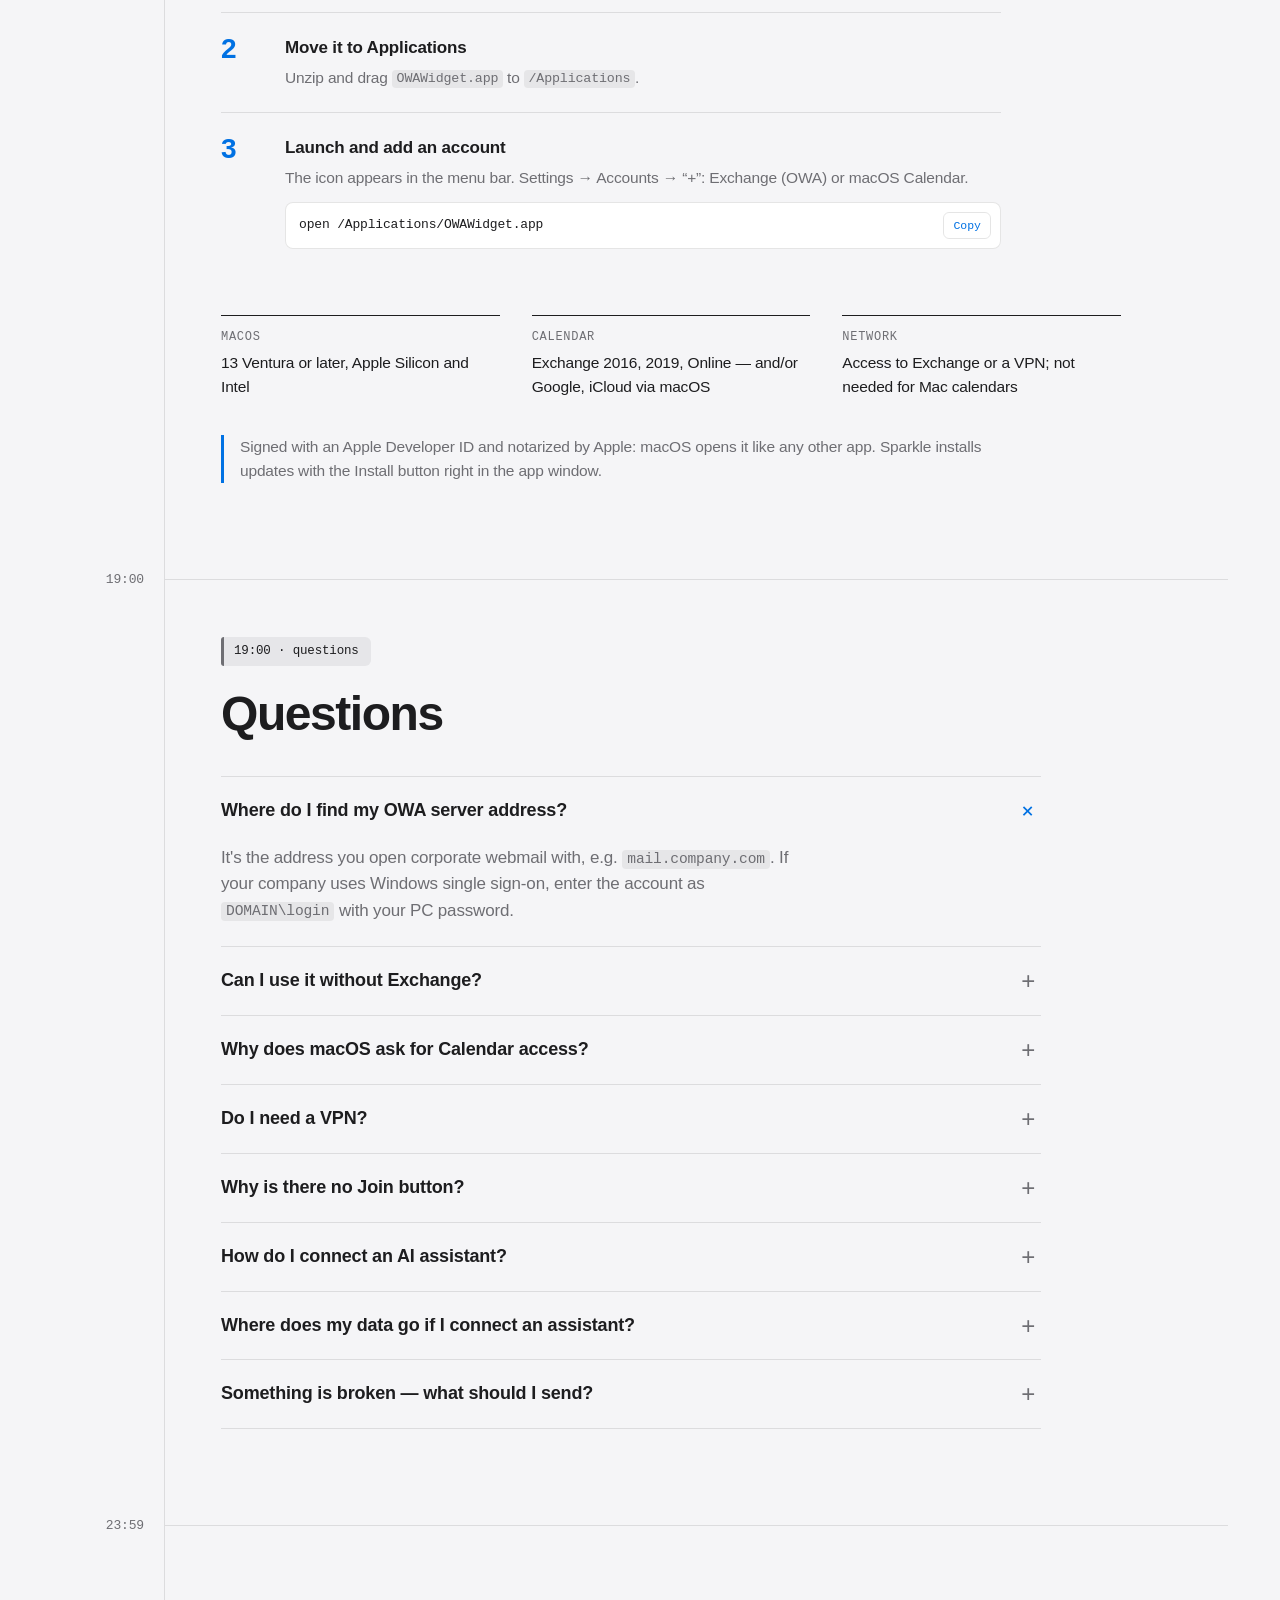
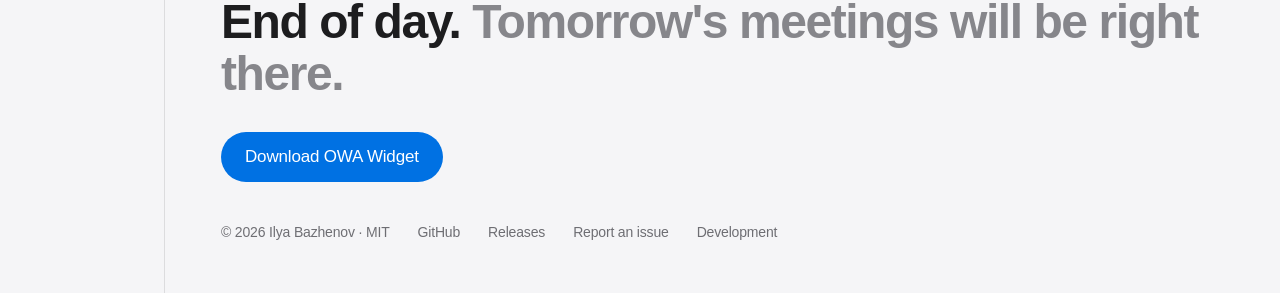
==== commit aded4c76: "docs(site): «AI-ассистента» в заголовке секции про MCP" ====
--- a/docs/index.html
+++ b/docs/index.html
@@ -243,7 +243,7 @@
       <div class="wide-head">
         <div>
           <span class="evt">14:30–14:35 · AI assistant</span>
-          <h2>Ask your assistant about your day. <em>You still make the call.</em></h2>
+          <h2>Ask your AI assistant about your day. <em>You still make the call.</em></h2>
         </div>
         <div>
           <p class="lead">OWA Widget connects to AI assistants over MCP. The assistant sees your meetings, finds colleagues in the Exchange address book and free time, and creates a meeting only after you confirm it in the app's own window.</p>
